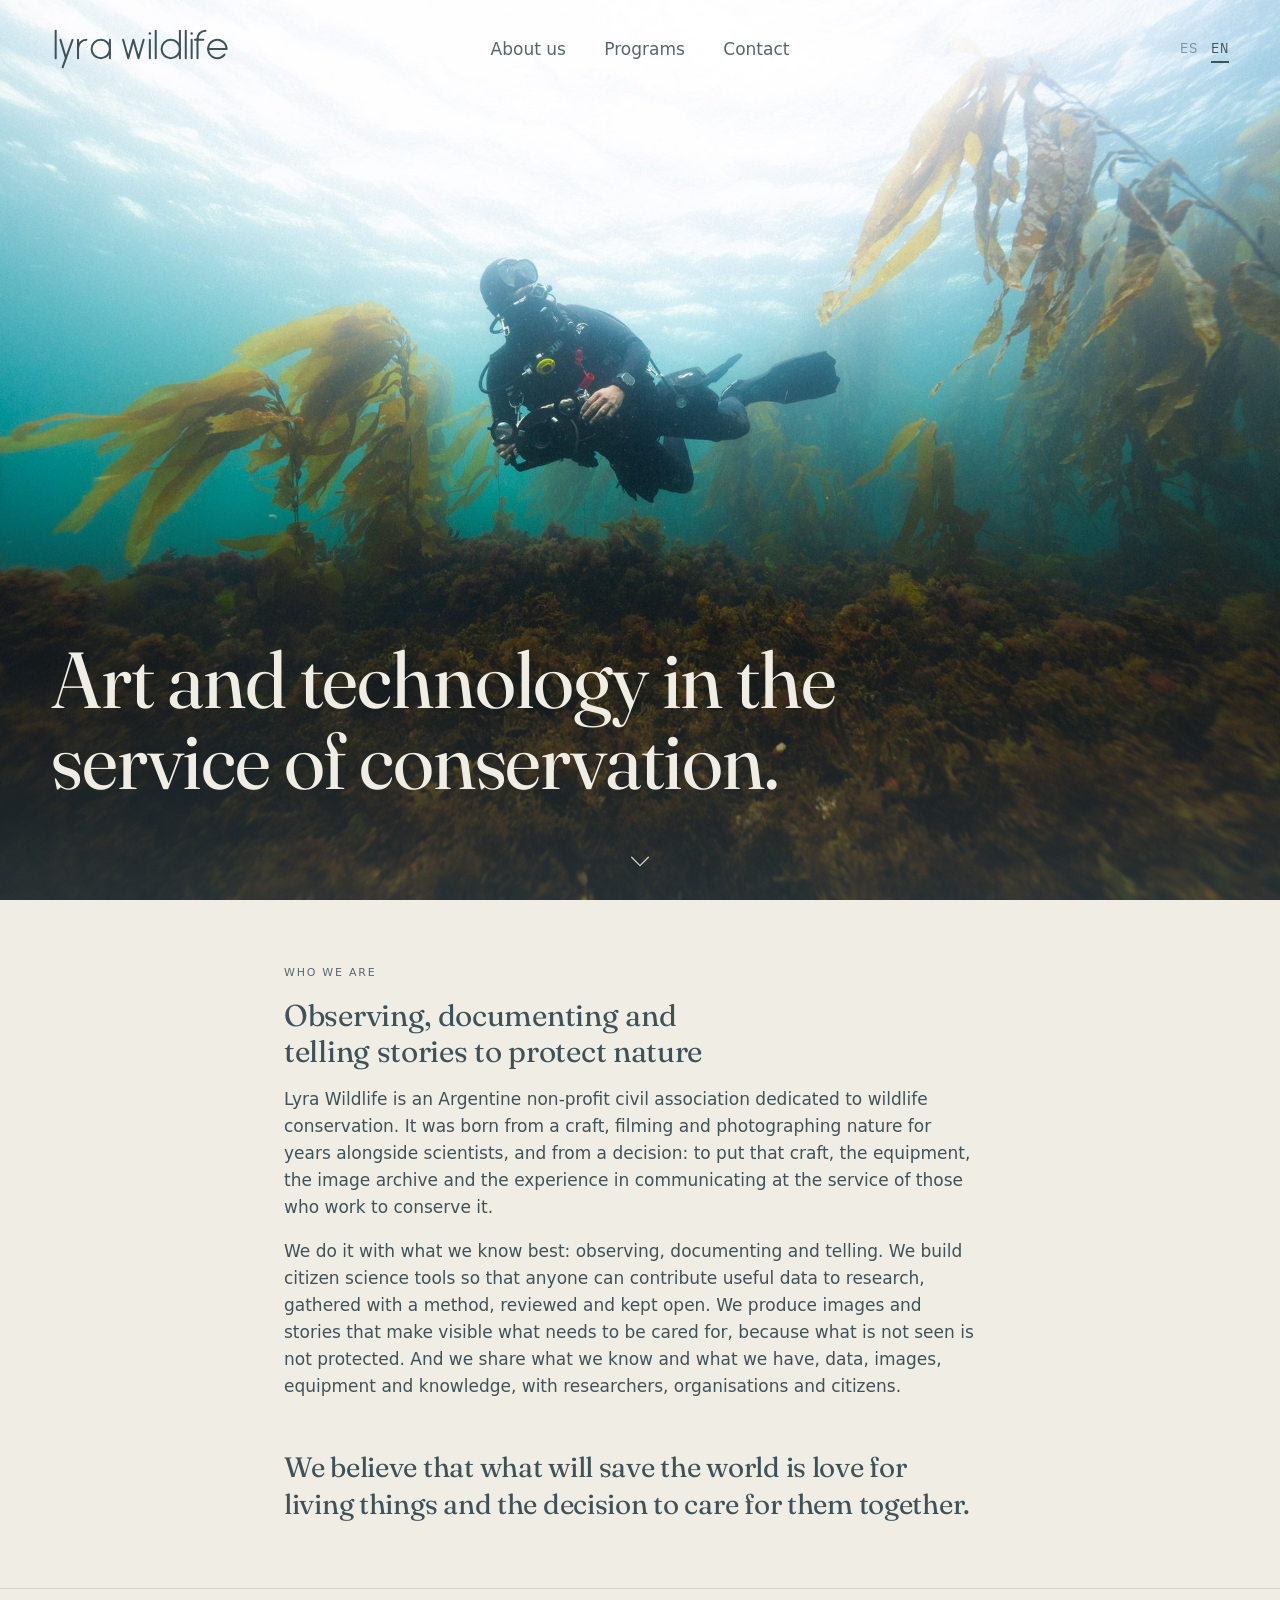
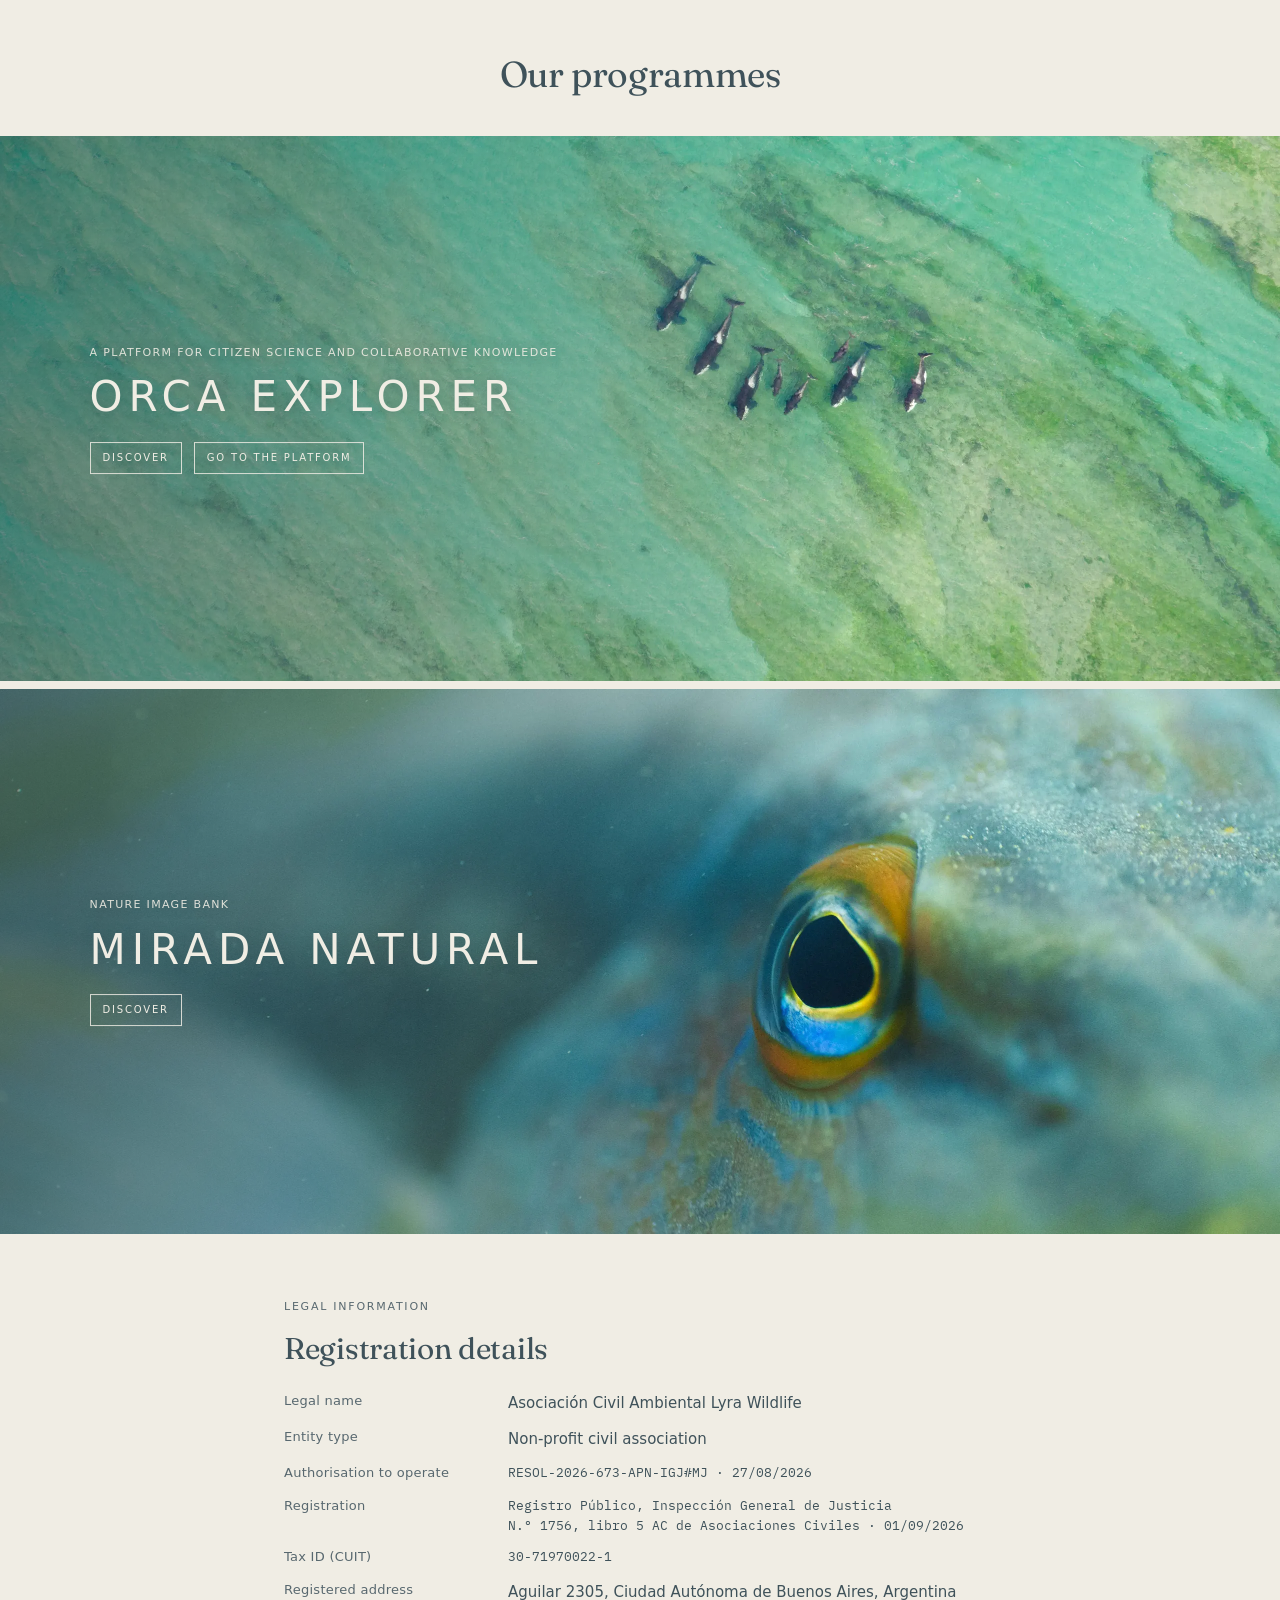
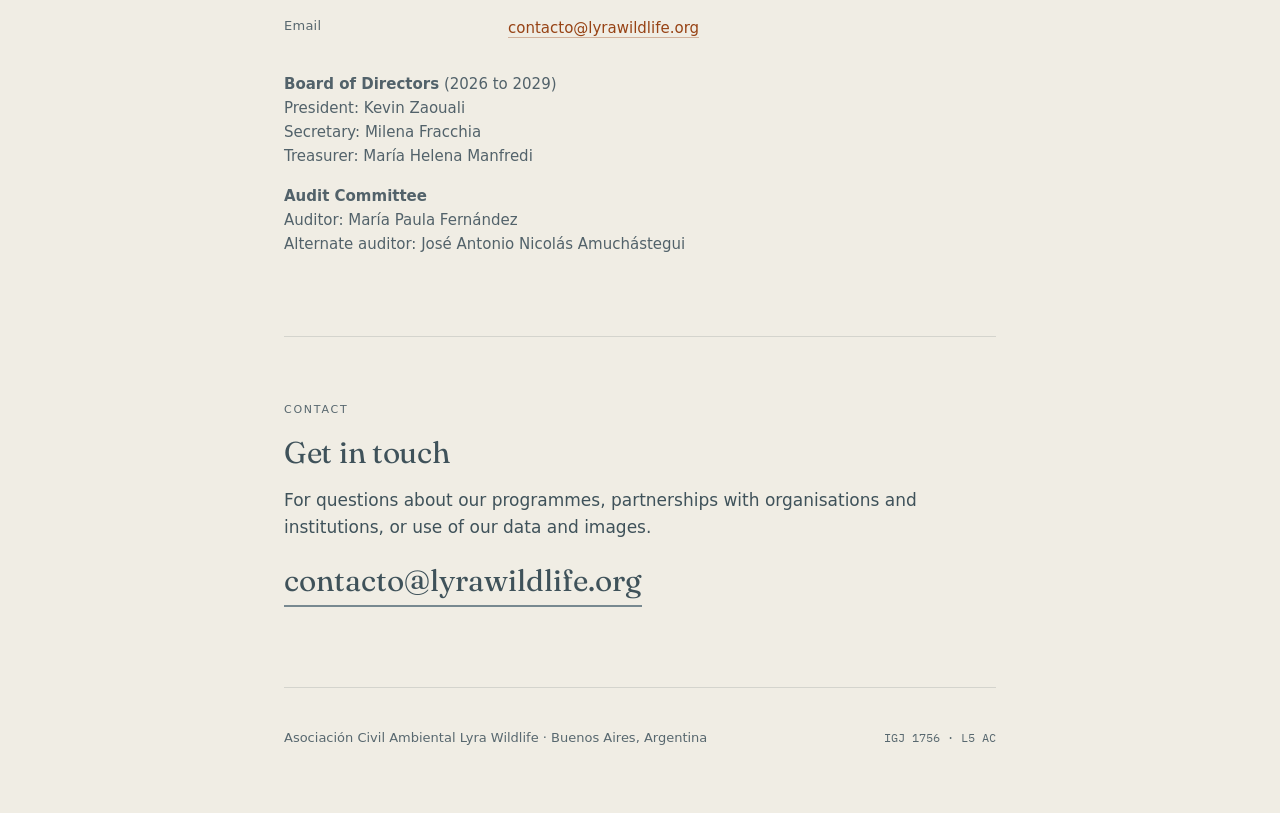
==== sitio/index.html @ ab4b444b "Update index.html" ====
<!doctype html>
<html lang="es" data-lang="es">
<head>
<meta charset="utf-8">
<meta name="viewport" content="width=device-width, initial-scale=1">

<!-- ==========================================================================
     LYRA WILDLIFE  ·  sitio institucional  ·  página de inicio
     Los textos viven en este archivo; los estilos, en estilos.css; el selector
     de idioma y los enlaces a formularios, en sitio.js.
     Cada contenido está dos veces: class="es" y class="en". Editá siempre las dos.
     ========================================================================== -->

<title>Lyra Wildlife · Asociación Civil Ambiental</title>
<meta name="description" content="Lyra Wildlife es una asociación civil sin fines de lucro argentina dedicada a la conservación de la fauna silvestre. Desarrollamos plataformas de ciencia ciudadana y un banco de imágenes de la naturaleza para quienes la protegen.">
<link rel="canonical" href="https://lyrawildlife.org/">
<meta name="theme-color" content="#788990">

<meta property="og:type" content="website">
<meta property="og:title" content="Lyra Wildlife">
<meta property="og:description" content="Ciencia ciudadana e imágenes de la naturaleza al servicio de quienes la protegen.">
<meta property="og:url" content="https://lyrawildlife.org/">
<meta property="og:image" content="https://lyrawildlife.org/portada.jpg">
<meta property="og:locale" content="es_AR">

<link rel="icon" href="favicon.svg" type="image/svg+xml">
<link rel="icon" href="favicon.ico" sizes="32x32">
<link rel="apple-touch-icon" href="apple-touch-icon-180.png">

<link rel="preconnect" href="https://fonts.googleapis.com">
<link rel="preconnect" href="https://fonts.gstatic.com" crossorigin>
<link href="https://fonts.googleapis.com/css2?family=Fraunces:opsz,wght@9..144,400;9..144,500&family=IBM+Plex+Mono:wght@400&display=swap" rel="stylesheet">
<link href="https://api.fontshare.com/v2/css?f[]=satoshi@400,500,700&display=swap" rel="stylesheet">
<link rel="stylesheet" href="estilos.css">
</head>

<body>

<!-- ====================================================== PORTADA ======
     Pantalla completa. La foto es portada.jpg (3:2; hoy 1920 × 1280, ideal
     3840 × 2560) y se adapta a cualquier pantalla recortando los bordes.
     Si la foto es clara arriba, la cabecera va en azul profundo (clase
     cabecera-oscura en la section). Si es oscura arriba, sacá esa clase: la
     cabecera pasa a pérola con un velo suave. -->
<section class="hero cabecera-oscura" id="inicio">
  <img src="portada.jpg" alt="Un buzo con cámara recorre un bosque de macroalgas" width="1920" height="1280" fetchpriority="high">
<header class="top">
  <!-- Logotipo: versión reforzada del wordmark, en el color del texto. No lo reemplaces por texto. -->
  <a class="marca" href="./" aria-label="Lyra Wildlife">
    <svg viewBox="-25.5 0 983 251" role="img" aria-hidden="true" focusable="false"><g fill="none" stroke="currentColor" stroke-width="11" stroke-linecap="round" stroke-linejoin="round"><path d="M0 25.5V175.5"/><path d="M92 75.5 38 225.5"/><path d="m26 75.5 30 100"/><path d="M122 75.5v100"/><path d="M122 121.5a46 46 0 0 1 46-46"/><path d="M296 125.5a50 50 0 1 0-100 0 50 50 0 1 0 100 0"/><path d="M296 75.5v100"/><path d="m368 75.5 28 100 28-100 28 100 28-100"/><path d="M514 75.5v100"/><path d="M546 25.5v150"/><path d="M678 125.5a50 50 0 1 0-100 0 50 50 0 1 0 100 0"/><path d="M678 25.5v150"/><path d="M710 25.5v150"/><path d="M742 75.5v100"/><path d="M774 175.5V69.5"/><path d="M774 69.5a44 44 0 0 1 44-44"/><path d="M760 75.5h46"/><path d="M932 125.5a50 50 0 1 0-10.6 30.78"/><path d="M832 125.5h100"/></g><g fill="currentColor"><circle cx="514" cy="40.5" r="6.82"/><circle cx="742" cy="40.5" r="6.82"/></g></svg>
  </a>
  <nav class="menu" aria-label="Secciones">
      <a href="#quienes-somos"><span class="es">Quiénes somos</span><span class="en">About us</span></a>
      <a href="#programas"><span class="es">Programas</span><span class="en">Programs</span></a>
      <a href="#contacto"><span class="es">Contacto</span><span class="en">Contact</span></a>
  </nav>
  <div class="top-acciones">
    <nav class="langs" aria-label="Idioma">
      <button type="button" data-set="es" aria-pressed="true" aria-label="Español">ES</button>
      <button type="button" data-set="en" aria-pressed="false" aria-label="English">EN</button>
    </nav>
    <button type="button" class="menu-btn" aria-expanded="false" aria-controls="panel-menu"><span class="es">Menú</span><span class="en">Menu</span></button>
  </div>
</header>
  <div class="texto">
    <!-- El &nbsp; ata las dos últimas palabras para que nunca quede una sola colgando. -->
    <h1 class="es">Arte y tecnología al servicio de la&nbsp;conservación.</h1>
    <h1 class="en">Art and technology in the service of&nbsp;conservation.</h1>
  </div>
  <a class="flecha" href="#quienes-somos" aria-label="Seguir leyendo"><svg viewBox="0 0 28 28" fill="none" stroke="currentColor" stroke-width="1.4" stroke-linecap="round" stroke-linejoin="round" aria-hidden="true"><path d="m5 10 9 9 9-9"/></svg></a>
</section>
<!-- Panel del menú en celular (lo abre el botón "Menú"; sitio.js, bloque 5) -->
<div class="panel-menu" id="panel-menu" hidden>
  <button type="button" class="cerrar"><span class="es">Cerrar</span><span class="en">Close</span></button>
  <nav aria-label="Secciones">
      <a href="#quienes-somos"><span class="es">Quiénes somos</span><span class="en">About us</span></a>
      <a href="#programas"><span class="es">Programas</span><span class="en">Programs</span></a>
      <a href="#contacto"><span class="es">Contacto</span><span class="en">Contact</span></a>
  </nav>
  <nav class="langs" aria-label="Idioma">
    <button type="button" data-set="es" aria-pressed="true" aria-label="Español">ES</button>
    <button type="button" data-set="en" aria-pressed="false" aria-label="English">EN</button>
  </nav>
</div>

<div class="wrap">
<main>

  <!-- ==================================================== QUIÉNES SOMOS == -->
  <section id="quienes-somos">
    <p class="eyebrow es">Quiénes somos</p>
    <p class="eyebrow en">Who we are</p>

    <h2 class="es">Observar, documentar y contar para proteger la naturaleza</h2>
    <h2 class="en">Observing, documenting and telling stories to protect nature</h2>

    <p class="es">Lyra Wildlife es una asociación civil argentina sin fines de lucro dedicada a la conservación de la fauna silvestre. Nace de un oficio, el de filmar y fotografiar la naturaleza durante años junto a científicos, y de una decisión: poner ese oficio, los equipos, el archivo de imágenes y la experiencia en comunicar al servicio de quienes trabajan por conservarla.</p>
    <p class="en">Lyra Wildlife is an Argentine non-profit civil association dedicated to wildlife conservation. It was born from a craft, filming and photographing nature for years alongside scientists, and from a decision: to put that craft, the equipment, the image archive and the experience in communicating at the service of those who work to conserve it.</p>

    <p class="es">Lo hacemos con lo que mejor sabemos hacer: observar, documentar y contar. Desarrollamos herramientas de ciencia ciudadana para que cualquier persona pueda aportar datos útiles a la investigación, con método, revisados y abiertos. Producimos imágenes y relatos que hacen visible lo que hay que cuidar, porque lo que no se ve no se protege. Y compartimos lo que sabemos y lo que tenemos, datos, imágenes, equipos y conocimiento, con investigadores, organizaciones y ciudadanos.</p>
    <p class="en">We do it with what we know best: observing, documenting and telling. We build citizen science tools so that anyone can contribute useful data to research, gathered with a method, reviewed and kept open. We produce images and stories that make visible what needs to be cared for, because what is not seen is not protected. And we share what we know and what we have, data, images, equipment and knowledge, with researchers, organisations and citizens.</p>

    <!-- Cierre: una sola frase, con aire, en serif. -->
    <p class="cierre es">Creemos que lo que va a salvar al mundo es el amor por lo vivo y la decisión de cuidarlo en&nbsp;conjunto.</p>
    <p class="cierre en">We believe that what will save the world is love for living things and the decision to care for them&nbsp;together.</p>
  </section>

</main>

</div><!-- /wrap: las portadas de programas van a sangre -->

<!-- ======================================================= PROGRAMAS ===
     Una portada por programa. Cada portada necesita una foto horizontal en
     programas/<nombre>.jpg + .webp (2560 × 1089, 2.35:1). Si la foto falta,
     la portada se muestra sobre azul profundo sin romperse.
     Para agregar un programa: copiá un bloque <article class="cover"> entero.
     Cada portada puede tener uno o más botones dentro de .cover-botones. -->
<section id="programas" class="programas">
  <p class="titulo-seccion es">Nuestros programas</p>
  <p class="titulo-seccion en">Our programmes</p>

  <article class="cover">
    <picture><source srcset="programas/orca-explorer.webp" type="image/webp"><img src="programas/orca-explorer.jpg" alt="" width="2560" height="1089" onerror="this.closest('picture').remove()"></picture>
    <div class="cover-texto">
      <span class="cover-sub es">Plataforma de ciencia ciudadana y conocimiento colaborativo</span>
      <span class="cover-sub en">A platform for citizen science and collaborative knowledge</span>
      <span class="cover-titulo">Orca Explorer</span>
      <span class="cover-botones">
        <a class="cover-btn es" href="orca-explorer/">Conocer</a>
        <a class="cover-btn en" href="orca-explorer/">Discover</a>
        <a class="cover-btn es" href="https://orcaexplorer.com" target="_blank" rel="noopener">Ir a la plataforma</a>
        <a class="cover-btn en" href="https://orcaexplorer.com" target="_blank" rel="noopener">Go to the platform</a>
      </span>
    </div>
  </article>

  <article class="cover">
    <picture><source srcset="programas/mirada-natural.webp" type="image/webp"><img src="programas/mirada-natural.jpg" alt="" width="2560" height="1089" onerror="this.closest('picture').remove()"></picture>
    <div class="cover-texto">
      <span class="cover-sub es">Banco de Imágenes de la Naturaleza</span>
      <span class="cover-sub en">Nature Image Bank</span>
      <span class="cover-titulo">Mirada Natural</span>
      <span class="cover-botones">
        <a class="cover-btn es" href="mirada-natural/">Conocer</a>
        <a class="cover-btn en" href="mirada-natural/">Discover</a>
      </span>
    </div>
  </article>
</section>

<div class="wrap">
<main>

  <!-- ==================================================== INSTITUCIONAL == -->
  <section id="institucional">
    <p class="eyebrow es">Información institucional</p>
    <p class="eyebrow en">Legal information</p>

    <h2 class="es">Datos registrales</h2>
    <h2 class="en">Registration details</h2>

    <dl>
      <dt class="es">Denominación</dt>
      <dt class="en">Legal name</dt>
      <dd>Asociación Civil Ambiental Lyra Wildlife</dd>

      <dt class="es">Tipo de entidad</dt>
      <dt class="en">Entity type</dt>
      <dd class="es">Asociación civil sin fines de lucro</dd>
      <dd class="en">Non-profit civil association</dd>

      <dt class="es">Autorización para funcionar</dt>
      <dt class="en">Authorisation to operate</dt>
      <dd class="code">RESOL-2026-673-APN-IGJ#MJ · 27/08/2026</dd>

      <dt class="es">Inscripción</dt>
      <dt class="en">Registration</dt>
      <dd class="code">Registro Público, Inspección General de Justicia<br>N.º 1756, libro 5 AC de Asociaciones Civiles · 01/09/2026</dd>

      <dt class="es">CUIT</dt>
      <dt class="en">Tax ID (CUIT)</dt>
      <dd class="code">30-71970022-1</dd>

      <dt class="es">Sede social</dt>
      <dt class="en">Registered address</dt>
      <dd>Aguilar 2305, Ciudad Autónoma de Buenos Aires, Argentina</dd>

      <dt class="es">Correo</dt>
      <dt class="en">Email</dt>
      <dd><a href="mailto:contacto@lyrawildlife.org">contacto@lyrawildlife.org</a></dd>
    </dl>

    <!-- Si preferís no publicar las autoridades, borrá este bloque entero. -->
    <div class="autoridades">
      <p class="es"><strong>Comisión Directiva</strong> (2026 a 2029)<br>
        <span>Presidente: Kevin Zaouali</span>
        <span>Secretaria: Milena Fracchia</span>
        <span>Tesorera: María Helena Manfredi</span>
      </p>
      <p class="en"><strong>Board of Directors</strong> (2026 to 2029)<br>
        <span>President: Kevin Zaouali</span>
        <span>Secretary: Milena Fracchia</span>
        <span>Treasurer: María Helena Manfredi</span>
      </p>
      <p class="es"><strong>Órgano de fiscalización</strong><br>
        <span>Revisora titular: María Paula Fernández</span>
        <span>Revisor suplente: José Antonio Nicolás Amuchástegui</span>
      </p>
      <p class="en"><strong>Audit Committee</strong><br>
        <span>Auditor: María Paula Fernández</span>
        <span>Alternate auditor: José Antonio Nicolás Amuchástegui</span>
      </p>
    </div>
  </section>

  <!-- ======================================================== CONTACTO === -->
  <section id="contacto">
    <p class="eyebrow es">Contacto</p>
    <p class="eyebrow en">Contact</p>

    <h2 class="es">Escribinos</h2>
    <h2 class="en">Get in touch</h2>

    <p class="es">Para consultas sobre nuestros programas, alianzas con organizaciones e instituciones, o uso de nuestros datos y nuestras imágenes.</p>
    <p class="en">For questions about our programmes, partnerships with organisations and institutions, or use of our data and images.</p>

    <p><a class="mail" href="mailto:contacto@lyrawildlife.org">contacto@lyrawildlife.org</a></p>
  </section>

</main>

<footer>
  <div class="row">
    <span>Asociación Civil Ambiental Lyra Wildlife · Buenos Aires, Argentina</span>
    <span class="stamp">IGJ 1756 · L5 AC</span>
  </div>
</footer>

</div>

<script src="sitio.js"></script>
</body>
</html>
---- sitio/estilos.css ----
/* ==========================================================================
   LYRA WILDLIFE · estilos del sitio
   Identidad visual v2 (octubre 2026). Los colores viven en :root; el resto
   del sitio solo usa las variables. Para cambiar un color, cambialo acá.
   ========================================================================== */

:root{
  /* Paleta v2 */
  --perola:#F0EDE4;          /* fondo claro base */
  --beige:#E3D6C5;           /* segundo fondo claro */
  --azul:#788990;            /* principal: fondos de marca, piezas grandes (no para texto chico) */
  --azul-profundo:#3F525A;   /* texto, logotipo sobre claro, fondos oscuros */
  --terracota:#974315;       /* acento, poca superficie: enlaces, etiquetas */
  --verde:#8D957E;           /* mapas e ilustración; no para texto */

  /* Derivados para texto (contraste verificado sobre pérola, mínimo 4,5:1) */
  --texto:var(--azul-profundo);
  --texto-sec:#52626A;
  --texto-terc:#58686F;
  --linea:rgba(63,82,90,.16);

  --u:8px;                   /* espaciado base 8 */
  --col:760px;               /* columna de texto */
  --ancho:1280px;            /* bloques anchos (fotos, portadas, bandas): a sangre hasta este ancho, después centrados */
  --serif:"Fraunces",Georgia,"Times New Roman",serif;
  --sans:"Satoshi",system-ui,-apple-system,"Segoe UI",Helvetica,Arial,sans-serif;
  --mono:"IBM Plex Mono",ui-monospace,"SFMono-Regular",Menlo,monospace;
  color-scheme:light;
}

*{box-sizing:border-box}
html{-webkit-text-size-adjust:100%;scroll-behavior:smooth}   /* los enlaces a secciones (#quienes-somos, #pedido...) se deslizan en vez de saltar */
@media (prefers-reduced-motion:reduce){html{scroll-behavior:auto}}
body{
  margin:0;
  overflow-x:hidden;
  background:var(--perola);
  color:var(--texto);
  font-family:var(--sans);
  font-size:17px;
  line-height:1.6;
  font-weight:400;
  -webkit-font-smoothing:antialiased;
}
::selection{background:var(--beige);color:var(--azul-profundo)}

.wrap{max-width:var(--col);margin:0 auto;padding:0 calc(var(--u)*3)}

.marca{display:inline-block;color:var(--azul-profundo);border:0;line-height:0}
.marca svg{height:40px;width:auto;display:block}

/* ---- Cabecera (todas las páginas) --------------------------------------------
   Logo · menú centrado · idioma. En la página de inicio va sobre la foto de
   portada; en las demás, sobre pérola. En celular el menú se repliega al botón
   "Menú", que abre el panel .panel-menu. -------------------------------------- */
.top{
  display:grid;grid-template-columns:1fr auto 1fr;align-items:center;gap:24px;
  padding:26px clamp(24px,4vw,64px);
  color:var(--azul-profundo);
}
.top .marca{color:inherit}
.top .marca svg{height:clamp(46px,2.4vw,62px)}
.menu{display:flex;gap:clamp(20px,3vw,44px);justify-content:center;flex-wrap:wrap}
.menu a,.menu-btn,.panel-menu .cerrar{
  font-family:var(--sans);font-size:clamp(17px,.85vw,22px);line-height:1.2;
  color:inherit;text-decoration:none;border:0;background:none;padding:0;cursor:pointer;
}
.menu a{opacity:.88;transition:opacity .2s ease}
.menu a:hover{opacity:1}
.top-acciones{display:flex;justify-content:flex-end;align-items:center;gap:22px}
.langs{display:flex;gap:12px}
.langs button{
  font-family:var(--mono);font-size:clamp(14px,.7vw,17px);letter-spacing:.08em;
  background:none;border:0;padding:4px 0;cursor:pointer;color:inherit;opacity:.55;
  border-bottom:2px solid transparent;transition:opacity .2s ease;
}
.langs button[aria-pressed="true"]{opacity:1;border-bottom-color:currentColor}
.langs button:hover{opacity:1}
.menu-btn{display:none}

/* Panel del menú en celular */
.panel-menu{
  position:fixed;inset:0;z-index:50;background:var(--perola);color:var(--azul-profundo);
  display:flex;flex-direction:column;padding:26px 24px calc(24px + env(safe-area-inset-bottom,0px));
}
.panel-menu[hidden]{display:none}
.panel-menu .cerrar{align-self:flex-end}
.panel-menu nav{display:flex;flex-direction:column;gap:calc(var(--u)*3);margin:auto 0;padding-bottom:calc(var(--u)*6)}
.panel-menu nav a{font-family:var(--serif);font-size:34px;line-height:1.1;letter-spacing:-.01em;color:inherit;text-decoration:none;border:0}
.panel-menu .langs{flex-direction:row;gap:20px;margin:0;padding:0;align-self:flex-start}
.panel-menu .langs button{font-size:16px}
html.menu-abierto{overflow:hidden}

/* ---- Portada a pantalla completa (inicio) --------------------------------- */
.hero{position:relative;width:100%;height:100vh;height:100svh;min-height:600px;padding:0;border-top:0;overflow:hidden;color:var(--perola);display:flex;flex-direction:column}   /* padding:0 anula el de section */
.hero img{position:absolute;inset:0;width:100%;height:100%;object-fit:cover;object-position:50% 50%;z-index:0}
/* Velo: arriba para la cabecera clara, abajo para el titular y la flecha */
.hero::before{content:"";position:absolute;inset:0;z-index:1;background:linear-gradient(to bottom,rgba(63,82,90,.6) 0%,rgba(63,82,90,0) 34%,rgba(63,82,90,0) 55%,rgba(63,82,90,.50) 100%)}
.hero .top,.hero .texto{position:relative;z-index:2}   /* por encima de la foto (0) y del velo (1) */
.hero .top{color:var(--perola)}
/* Variante para fotos claras arriba: cabecera en azul profundo y sin velo superior */
.hero.cabecera-oscura::before{background:linear-gradient(to bottom,rgba(63,82,90,0) 0%,rgba(63,82,90,0) 55%,rgba(63,82,90,.55) 100%)}
.hero.cabecera-oscura .top{color:var(--azul-profundo)}

.hero .texto{flex:1;display:flex;flex-direction:column;justify-content:flex-end;padding:0 clamp(24px,4vw,64px) clamp(88px,11vh,128px)}
.hero h1{font-size:clamp(42px,6.2vw,124px);line-height:1.02;margin:0;max-width:17ch;color:var(--perola)}

/* Flecha: la página sigue. Movimiento leve, de 6 px, y quieta si el sistema pide menos animación. */
.flecha{position:absolute;left:50%;bottom:26px;z-index:2;color:var(--perola);opacity:.85;border:0;line-height:0;transform:translateX(-50%);animation:bajar 3s ease-in-out infinite}
.flecha svg{width:26px;height:26px}
@keyframes bajar{0%,100%{transform:translate(-50%,0)}50%{transform:translate(-50%,6px)}}
@media (prefers-reduced-motion:reduce){.flecha{animation:none}}

@media (max-width:900px){
  .top{grid-template-columns:auto 1fr;padding:20px 24px}
  .top .marca svg{height:42px}
  .menu{display:none}
  .menu-btn{display:inline}
  .top-acciones{gap:18px}
  .hero .texto{padding:0 24px 84px}
  .hero-programa .texto{padding:0 24px 28px}
}

/* ---- Kicker de dos partes ------------------------------------------------ */
.kicker{
  display:flex;
  align-items:center;
  gap:calc(var(--u)*1.5);
  flex-wrap:wrap;
  margin:calc(var(--u)*9) 0 calc(var(--u)*3);
  font-size:12px;
}
.pill{
  background:var(--azul-profundo);
  color:var(--perola);
  padding:5px 10px;
  letter-spacing:.14em;
  text-transform:uppercase;
  font-weight:500;
  font-size:11px;
}
.kicker .meta{color:var(--texto-terc);font-size:12px;letter-spacing:.04em}
.kicker .meta a{color:inherit;border-bottom-color:var(--linea)}
.kicker .meta a:hover{color:var(--terracota)}

/* ---- Tipografía ---------------------------------------------------------- */
h1{
  font-family:var(--serif);
  font-weight:400;
  font-size:clamp(34px,5.4vw,52px);
  line-height:1.1;
  letter-spacing:-.015em;
  margin:0 0 calc(var(--u)*3);
  max-width:22ch;
  text-wrap:balance;
}
h1.nombre{font-size:clamp(48px,9vw,92px);line-height:1;max-width:none}
h2{
  font-family:var(--serif);
  font-weight:400;
  font-size:clamp(24px,3.4vw,30px);
  line-height:1.2;
  letter-spacing:-.01em;
  margin:0 0 calc(var(--u)*2);
  text-wrap:balance;
}
h3{
  font-family:var(--sans);
  font-weight:700;
  font-size:15px;
  letter-spacing:.02em;
  margin:0 0 calc(var(--u)*1);
}
.lead{
  font-family:var(--serif);
  font-size:clamp(20px,2.6vw,25px);
  line-height:1.45;
  font-weight:400;
  margin:0 0 calc(var(--u)*3);
  max-width:36ch;
  text-wrap:balance;
}
p{margin:0 0 calc(var(--u)*2);max-width:64ch}
strong{font-weight:700}
a{color:var(--terracota);text-decoration:none;border-bottom:1px solid rgba(151,67,21,.35)}
a:hover{border-bottom-color:var(--terracota)}
ul{margin:0 0 calc(var(--u)*2);padding-left:1.2em;max-width:64ch}
li{margin-bottom:calc(var(--u)*1)}

section{padding:calc(var(--u)*8) 0;border-top:1px solid var(--linea)}
section:first-of-type{border-top:0}
.eyebrow{
  font-size:11px;
  letter-spacing:.16em;
  text-transform:uppercase;
  color:var(--texto-terc);
  font-weight:500;
  margin:0 0 calc(var(--u)*2);
}

/* ---- Bandas a sangre ----------------------------------------------------- */
.banda{width:min(100vw,var(--ancho));margin-left:calc(50% - min(50vw,var(--ancho)/2))}
.banda > .inner{max-width:var(--col);margin:0 auto;padding:0 calc(var(--u)*3)}
.banda.beige{background:var(--beige)}
.banda.beige section{border-top:0}
.banda.beige + section{border-top:0}
.banda.azul{background:var(--azul);color:var(--perola)}
.banda.azul .pill{background:var(--azul-profundo);color:var(--perola)}

/* Portada de programa: solo el nombre, grande, en pérola sobre azul. */
/* Portada de programa: como la del inicio, pero de un tercio de pantalla (ver .hero) */
.hero.hero-programa{height:36vh;height:36svh;min-height:300px;max-height:560px}
.hero-programa .texto{padding-bottom:clamp(24px,4vh,44px)}
.hero-programa.cabecera-oscura::before{background:linear-gradient(to bottom,rgba(63,82,90,0) 0%,rgba(63,82,90,.12) 30%,rgba(63,82,90,.6) 62%,rgba(63,82,90,.9) 100%)}   /* portada baja: velo más firme para el título */
.hero-programa h1.nombre{font-size:clamp(40px,5.5vw,76px);line-height:1;max-width:none}
/* Variante para fotos muy claras: sin velo y título en azul profundo (la pastilla no cambia) */
.hero.titulo-oscuro::before{display:none}
.hero.titulo-oscuro,.hero.titulo-oscuro h1{color:var(--azul-profundo)}

/* ---- Foto a sangre -------------------------------------------------------- */
.figure{
  width:min(100vw,var(--ancho));
  margin:calc(var(--u)*6) 0 0 calc(50% - min(50vw,var(--ancho)/2));
  background:var(--beige);
  aspect-ratio:2.35/1;
  overflow:hidden;
}
.figure img{width:100%;height:100%;object-fit:cover;object-position:center;display:block}

/* ---- Frase de cierre (Quiénes somos): sola, en serif y con aire ----------- */
.cierre{
  font-family:var(--serif);font-weight:400;font-size:clamp(22px,2.2vw,28px);line-height:1.35;letter-spacing:-.01em;
  color:var(--azul-profundo);margin:calc(var(--u)*6) 0 0;text-wrap:balance;
}

/* ---- Listas de trabajo --------------------------------------------------- */
.stack{display:grid;gap:calc(var(--u)*4);margin-top:calc(var(--u)*4)}
.item{display:grid;grid-template-columns:auto 1fr;gap:calc(var(--u)*3);align-items:start}
.num{font-family:var(--mono);font-size:12px;color:var(--texto-terc);padding-top:3px}
.item p{margin:0;color:var(--texto-sec)}
.item h3.serif{font-family:var(--serif);font-weight:400;font-size:22px;letter-spacing:-.01em;margin-bottom:calc(var(--u)*1)}

/* ---- Portadas de programas (a sangre) ------------------------------------ */
.programas{
  width:min(100vw,var(--ancho));
  margin-left:calc(50% - min(50vw,var(--ancho)/2));
  padding:calc(var(--u)*8) 0 0;
  border-top:1px solid var(--linea);
}
.titulo-seccion{
  text-align:center;
  font-family:var(--serif);
  font-weight:400;
  font-size:clamp(28px,3.6vw,36px);
  line-height:1.2;
  letter-spacing:-.01em;
  color:var(--azul-profundo);
  max-width:none;
  margin:0 0 calc(var(--u)*5);
}
.cover{
  position:relative;
  display:block;
  width:100%;
  aspect-ratio:2.35/1;
  overflow:hidden;
  background:var(--azul-profundo);   /* se ve si falta la foto */
  color:var(--perola);
  border:0;
  margin-bottom:var(--u);            /* filete claro entre portadas */
}
.cover:last-child{margin-bottom:0}
.cover picture,.cover img{
  position:absolute;inset:0;
  width:100%;height:100%;
  object-fit:cover;object-position:center;
  display:block;
}
.cover::after{                        /* velo suave a la izquierda para leer el texto */
  content:"";
  position:absolute;inset:0;
  background:linear-gradient(90deg,rgba(63,82,90,.55) 0%,rgba(63,82,90,.2) 45%,rgba(63,82,90,0) 70%);
}
.cover-texto{
  position:absolute;
  pointer-events:none;
  left:7%;
  top:50%;
  transform:translateY(-50%);
  z-index:1;
  display:flex;
  flex-direction:column;
  align-items:flex-start;
  gap:calc(var(--u)*1.5);
  max-width:60%;
  text-shadow:0 1px 12px rgba(63,82,90,.35);
}
.cover-sub{
  font-size:11px;
  letter-spacing:.12em;
  text-transform:uppercase;
  font-weight:500;
  opacity:.9;
}
.cover-titulo{
  font-family:var(--sans);
  font-weight:400;
  font-size:clamp(24px,3.4vw,42px);
  letter-spacing:.14em;
  text-transform:uppercase;
  line-height:1.15;
}
.cover-botones{pointer-events:auto;display:flex;gap:calc(var(--u)*1.5);flex-wrap:wrap;margin-top:calc(var(--u)*1)}
.cover-btn{
  display:inline-block;
  color:var(--perola);
  font-size:10px;
  letter-spacing:.18em;
  text-transform:uppercase;
  font-weight:500;
  padding:7px 12px;
  border:1px solid rgba(240,237,228,.85);
  transition:background .25s ease,color .25s ease;
}
.cover-btn:hover{background:var(--perola);color:var(--azul-profundo);border-color:var(--perola)}
.programas + main > section:first-child{border-top:0}

/* ---- Recuadro "lo esencial" ---------------------------------------------- */
.esencial{
  background:var(--beige);
  padding:calc(var(--u)*4);
  margin:calc(var(--u)*4) 0;
}
.esencial h3{margin-bottom:calc(var(--u)*2)}
.esencial ul{margin:0;color:var(--azul-profundo)}
.esencial li{margin-bottom:calc(var(--u)*1.25)}
.esencial li:last-child{margin-bottom:0}

/* ---- Botones ------------------------------------------------------------- */
.acciones{display:flex;gap:calc(var(--u)*1.5);flex-wrap:wrap;margin-top:calc(var(--u)*3)}
.btn{
  display:inline-block;
  font-family:var(--sans);
  font-weight:500;
  font-size:14px;
  letter-spacing:.02em;
  line-height:1.2;
  padding:12px 18px;
  border:1px solid var(--azul-profundo);
  color:var(--azul-profundo);
  background:none;
}
.btn:hover{background:var(--beige);border-color:var(--azul-profundo)}
.btn.primario{background:var(--azul-profundo);color:var(--perola)}
.btn.primario:hover{background:var(--azul);border-color:var(--azul)}

/* ---- Impulsores (logos en color, con una línea de qué aportaron) --------- */
.impulsores{display:grid;grid-template-columns:repeat(auto-fill,minmax(260px,1fr));gap:calc(var(--u)*5) calc(var(--u)*4);margin-top:calc(var(--u)*4)}
.impulsor a{border:0;display:block;margin-bottom:calc(var(--u)*2)}
.impulsor img{width:100%;max-width:300px;height:auto;display:block}
.impulsor p{font-size:14px;color:var(--texto-sec);margin:0;max-width:34ch}

/* ---- Logos de aliados ---------------------------------------------------- */
.logos{display:grid;grid-template-columns:repeat(auto-fill,minmax(160px,1fr));gap:calc(var(--u)*4);margin-top:calc(var(--u)*4);align-items:center}
.logos a{border:0;display:block}
.logos img{width:100%;max-width:220px;height:auto;display:block;filter:grayscale(1);opacity:.8;transition:opacity .25s ease}
.logos a:hover img{opacity:1}

/* ---- Datos institucionales ----------------------------------------------- */
dl{margin:calc(var(--u)*3) 0 0;display:grid;grid-template-columns:200px 1fr;gap:calc(var(--u)*1.5) calc(var(--u)*3)}
dt{font-size:13px;color:var(--texto-terc);letter-spacing:.02em}
dd{margin:0;font-size:15px}
dd.code{font-family:var(--mono);font-size:13px;line-height:1.5}
.autoridades{font-size:15px;color:var(--texto-sec);margin-top:calc(var(--u)*4)}
.autoridades span{display:block}

/* ---- Contacto ------------------------------------------------------------ */
.mail{
  font-family:var(--serif);
  font-size:clamp(22px,3.4vw,30px);
  border-bottom:2px solid var(--azul);
  display:inline-block;
  color:var(--azul-profundo);
}
.mail:hover{border-bottom-color:var(--terracota)}

/* ---- Pie ----------------------------------------------------------------- */
footer{
  border-top:1px solid var(--linea);
  padding:calc(var(--u)*5) 0 calc(var(--u)*8);
  font-size:13px;
  color:var(--texto-terc);
}
footer .row{display:flex;justify-content:space-between;gap:calc(var(--u)*2);flex-wrap:wrap}
footer .stamp{font-family:var(--mono);font-size:12px}
footer a{color:inherit;border-bottom-color:var(--linea)}
footer a:hover{color:var(--terracota)}

/* ---- Idiomas ------------------------------------------------------------- */
/* El idioma oculto nunca se muestra, gane quien gane en especificidad. */
html[data-lang="es"] .en{display:none !important}
html[data-lang="en"] .es{display:none !important}

/* ---- Colecciones del banco (Mirada Natural) ------------------------------ */
.colecciones{
  width:min(100vw,var(--ancho));
  margin-left:calc(50% - min(50vw,var(--ancho)/2));
  padding:calc(var(--u)*8) 0;
  border-top:1px solid var(--linea);
}
.colecciones + .wrap > main > section:first-child{border-top:1px solid var(--linea)}
/* La cabecera (rótulo, título e intro) va en la misma columna que el resto del
   texto del sitio; solo la grilla de tarjetas usa el bloque ancho. */
.colecciones .cabecera{
  max-width:var(--col);
  margin:0 auto calc(var(--u)*4);
  padding:0 calc(var(--u)*3);
}
.colecciones .cabecera h2{margin-bottom:calc(var(--u)*2)}
.colecciones .cabecera p{margin:0 0 calc(var(--u)*2)}
.colecciones .cabecera p.eyebrow{margin-bottom:calc(var(--u)*2)}

/* Grilla de tarjetas verticales: tres por fila, 9:16, sin enlace */
.grilla{display:grid;grid-template-columns:repeat(3,1fr);gap:16px;margin:0 calc(var(--u)*3)}
.tarjeta{
  position:relative;display:block;aspect-ratio:9/16;border-radius:12px;overflow:hidden;
  background:var(--azul-profundo);color:var(--perola);margin:0;
}
.tarjeta img{position:absolute;inset:0;width:100%;height:100%;object-fit:cover;display:block}
.tarjeta::after{content:"";position:absolute;inset:0;background:linear-gradient(to bottom,rgba(63,82,90,.38) 0%,rgba(63,82,90,0) 24%,rgba(63,82,90,0) 56%,rgba(63,82,90,.74) 100%)}
.tarjeta-cat{
  position:absolute;top:18px;left:18px;z-index:1;display:flex;align-items:center;gap:8px;
  font-family:var(--mono);font-size:11px;letter-spacing:.1em;text-transform:uppercase;
}
.tarjeta-cat::before{content:"";width:6px;height:6px;background:currentColor}
/* El subtítulo reserva dos líneas fijas, así los títulos quedan alineados entre tarjetas (crecen hacia arriba si ocupan dos líneas). */
.tarjeta-texto{position:absolute;left:18px;right:18px;bottom:18px;z-index:1;display:flex;flex-direction:column;gap:6px}
.tarjeta-titulo{display:block;font-family:var(--serif);font-weight:400;font-size:clamp(20px,1.9vw,26px);line-height:1.15;letter-spacing:-.01em}
.tarjeta-sub{display:-webkit-box;-webkit-line-clamp:2;-webkit-box-orient:vertical;overflow:hidden;font-family:var(--sans);font-size:13px;line-height:1.45;min-height:2.9em;opacity:.88}
.ver-todas{max-width:var(--col);margin:calc(var(--u)*5) auto 0;padding:0 calc(var(--u)*3);text-align:center}
/* Página con todas las colecciones: cuatro columnas (tres en pantallas medianas, dos en celular) */
.grilla.cuatro{grid-template-columns:repeat(4,1fr)}
.grilla.cuatro .tarjeta-sub{-webkit-line-clamp:3;min-height:4.35em}   /* tarjetas más angostas: tres líneas */
.colecciones.todas{padding-top:calc(var(--u)*2);border-top:0}
@media (min-width:1300px){.grilla{margin:0}}
@media (max-width:1100px){.grilla.cuatro{grid-template-columns:repeat(3,1fr)}}
@media (max-width:900px){.grilla{grid-template-columns:repeat(2,1fr);gap:12px} .grilla.cuatro{grid-template-columns:repeat(2,1fr)}}
/* Celular: las tarjetas se deslizan de costado, una por vez, con la siguiente asomando */
@media (max-width:620px){
  .grilla{display:flex;overflow-x:auto;scroll-snap-type:x mandatory;scroll-padding-left:24px;gap:12px;margin:0;padding:0 24px 4px;scrollbar-width:none}
  .grilla::-webkit-scrollbar{display:none}
  .tarjeta{flex:0 0 76%;scroll-snap-align:start}
  .tarjeta-sub{-webkit-line-clamp:3;min-height:4.35em}   /* tarjeta más angosta: tres líneas de subtítulo */
  /* La página con todas no se desliza: dos columnas, solo rótulo y título */
  .grilla.cuatro{display:grid;grid-template-columns:repeat(2,1fr);gap:10px;padding:0 24px;overflow:visible;scroll-snap-type:none}
  .grilla.cuatro .tarjeta{flex:none}
  .grilla.cuatro .tarjeta-sub{display:none}
  .grilla.cuatro .tarjeta-titulo{font-size:18px}
  .grilla.cuatro .tarjeta-cat{top:12px;left:12px;font-size:10px}
  .grilla.cuatro .tarjeta-texto{left:12px;right:12px;bottom:12px}
}

/* ---- Formulario ---------------------------------------------------------- */
.formulario{margin-top:calc(var(--u)*3)}
.formulario .oculto{display:none}
.formulario .campos{display:grid;grid-template-columns:1fr 1fr;gap:calc(var(--u)*2.5) calc(var(--u)*3)}
.formulario label{display:flex;flex-direction:column;gap:6px;font-size:13px;color:var(--texto-sec);letter-spacing:.02em}
.formulario label.ancho{grid-column:1/-1}
.formulario input,.formulario textarea{
  font-family:var(--sans);font-size:16px;color:var(--azul-profundo);
  background:var(--perola);border:1px solid rgba(63,82,90,.35);border-radius:6px;
  padding:10px 12px;width:100%;
}
.formulario input:focus,.formulario textarea:focus{outline:2px solid var(--azul);outline-offset:1px;border-color:var(--azul)}
.formulario textarea{resize:vertical;min-height:88px}
.formulario .btn{cursor:pointer}

@media (max-width:620px){
  .formulario .campos{grid-template-columns:1fr}
}

@media (min-width:1300px){
  .cover{border-radius:12px}         /* esquinas redondeadas solo cuando la portada no va a sangre */
}

@media (min-width:1600px){
  :root{--col:820px}
  body{font-size:18px}
  .lead{max-width:38ch}
}

@media (max-width:620px){
  body{font-size:16px}
  .figure{aspect-ratio:16/9;margin-top:calc(var(--u)*4)}
  dl{grid-template-columns:1fr;gap:2px calc(var(--u)*2)}
  dt{margin-top:calc(var(--u)*2)}
  .item{grid-template-columns:1fr;gap:calc(var(--u)*1)}
  .kicker{margin-top:calc(var(--u)*6)}
  .esencial{padding:calc(var(--u)*3)}
  .btn{width:100%;text-align:center}
  .programas{padding-top:calc(var(--u)*6)}
  .cover{aspect-ratio:4/3}
  .cover-texto{left:calc(var(--u)*3);max-width:85%}
  .cover::after{background:linear-gradient(90deg,rgba(63,82,90,.6) 0%,rgba(63,82,90,.25) 60%,rgba(63,82,90,.05) 100%)}
}
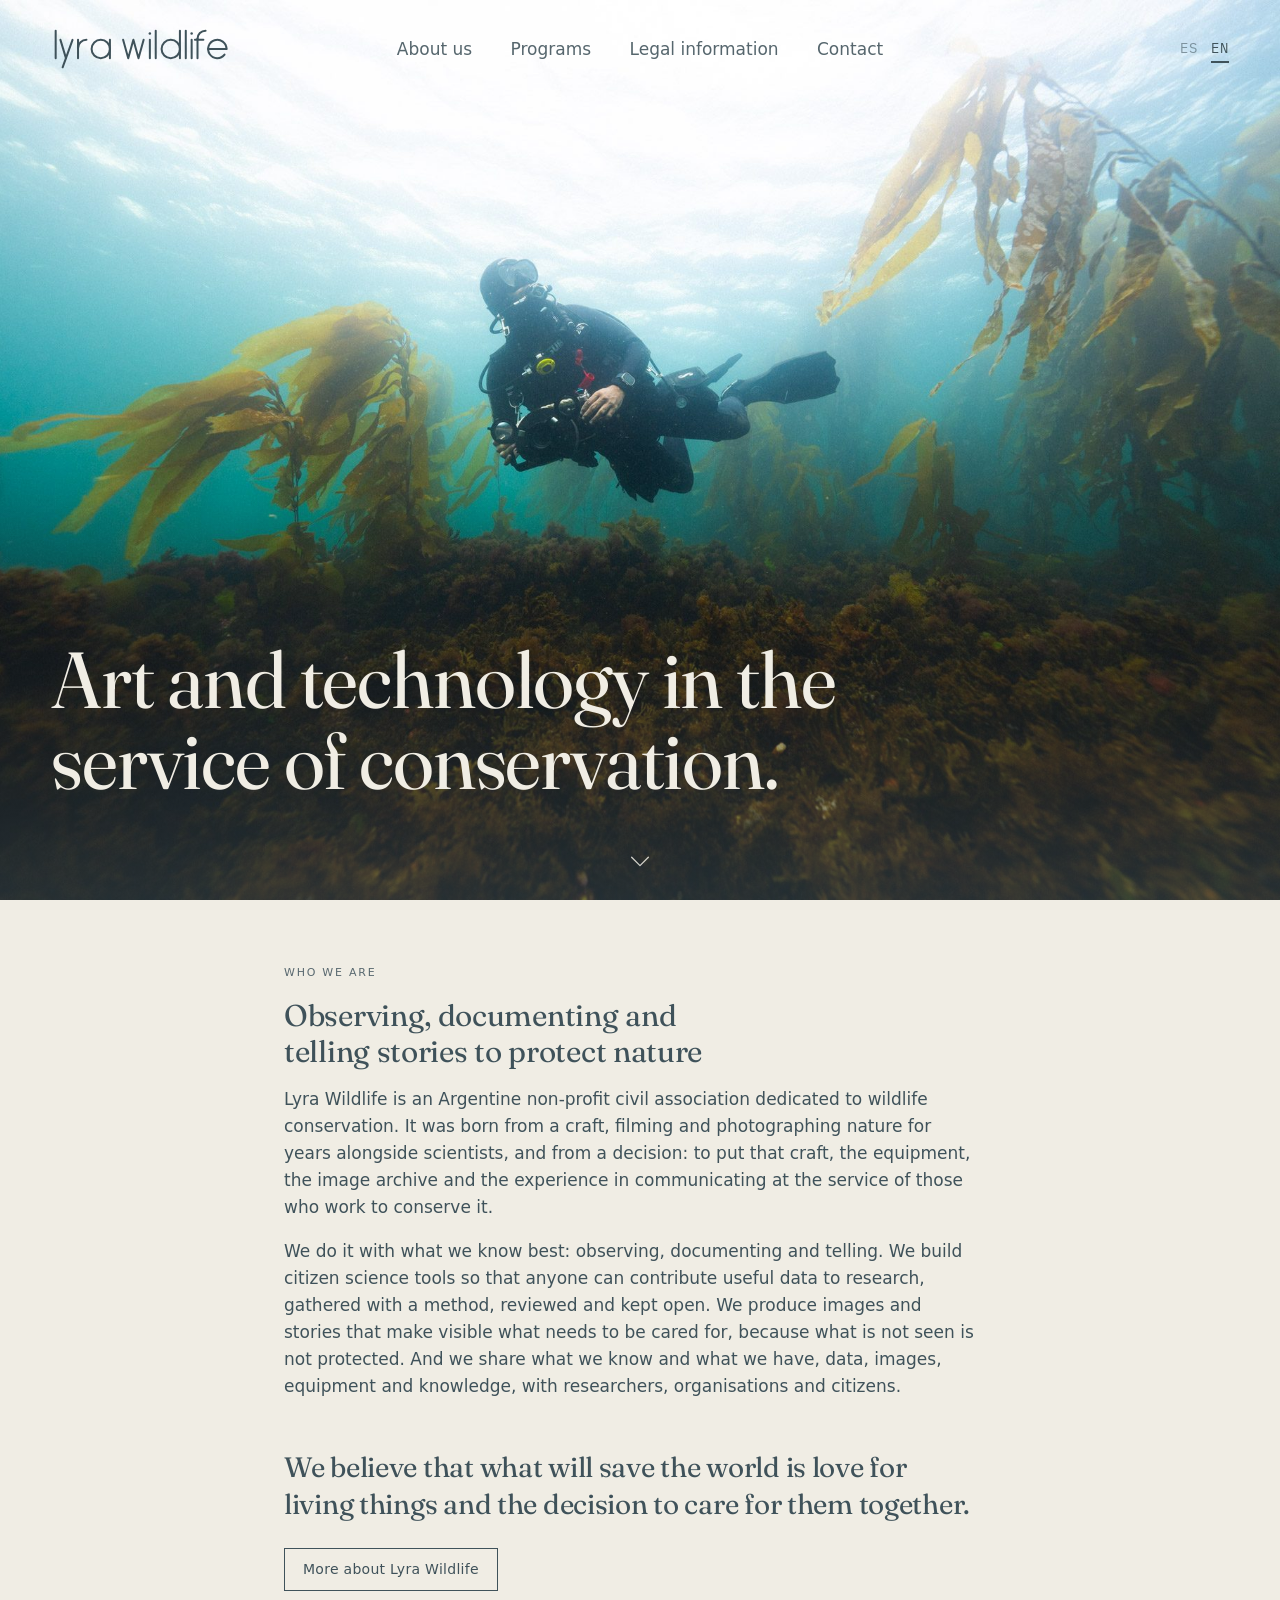
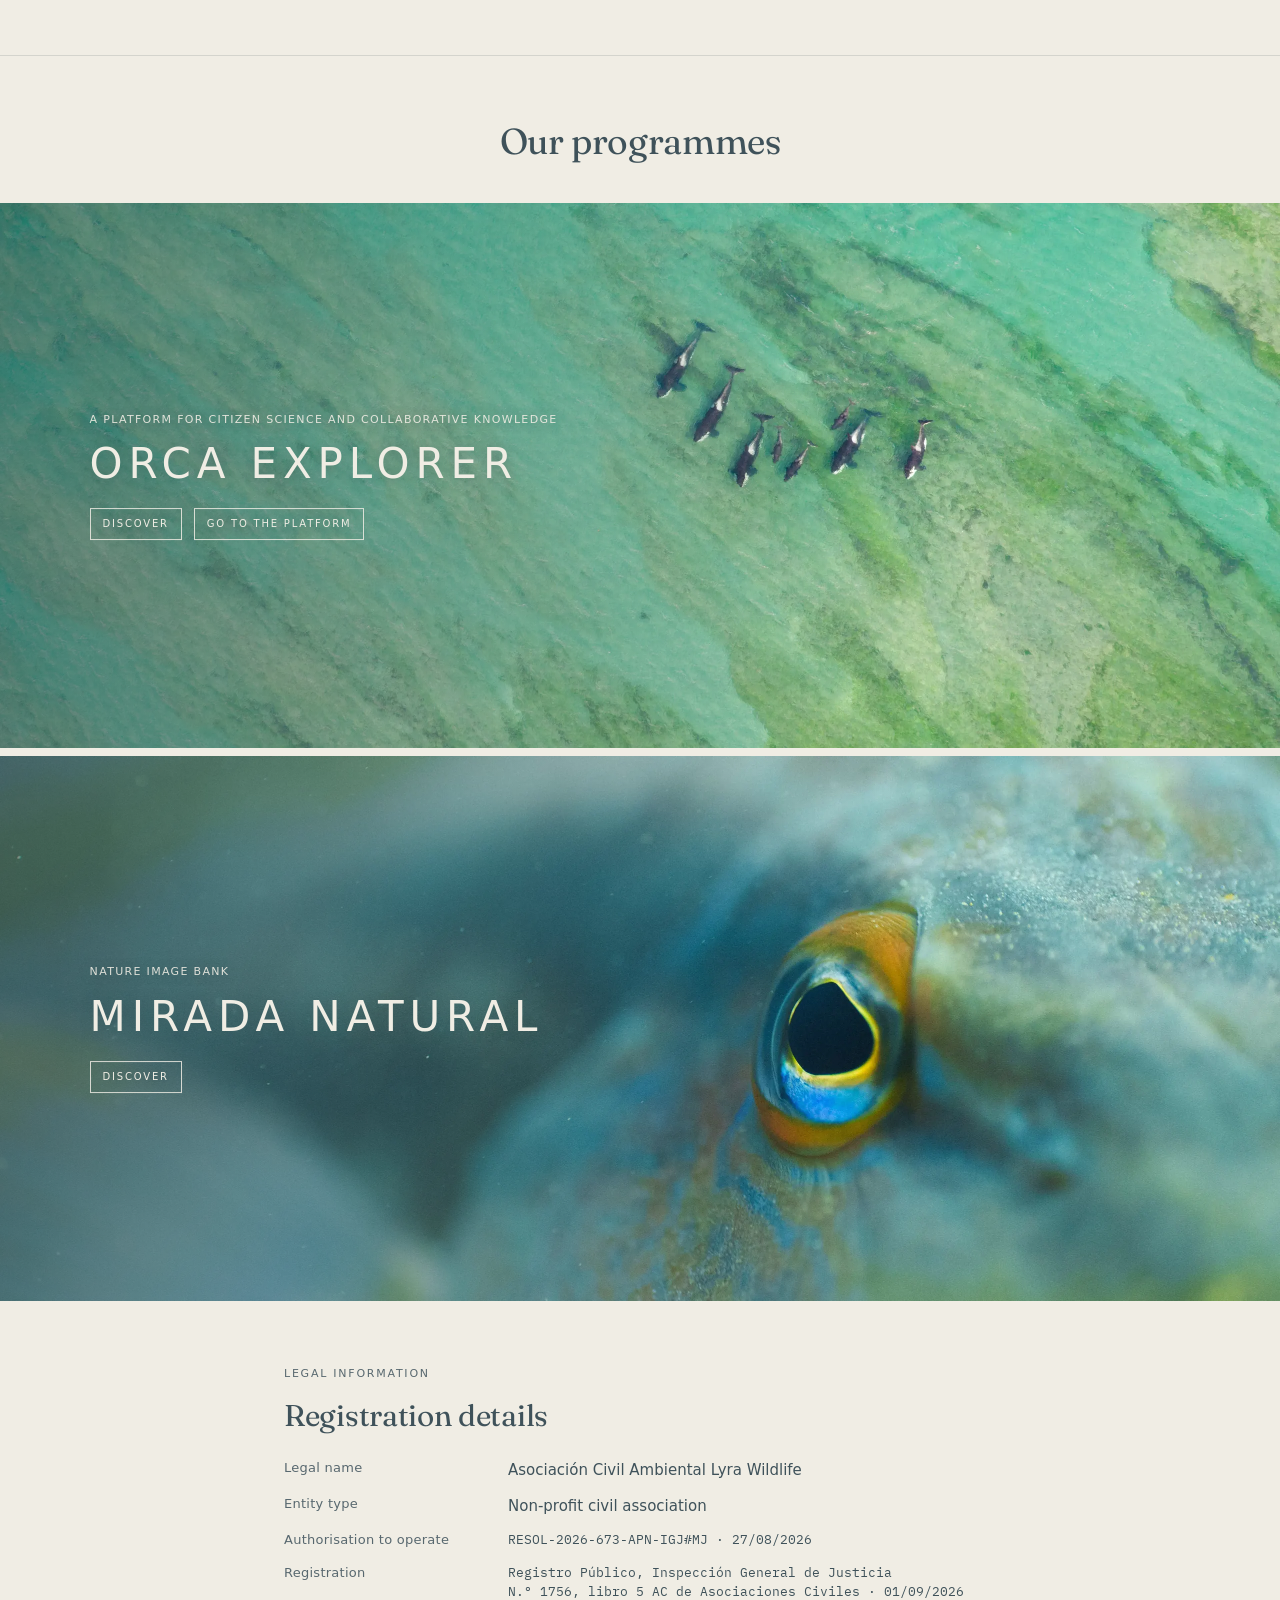
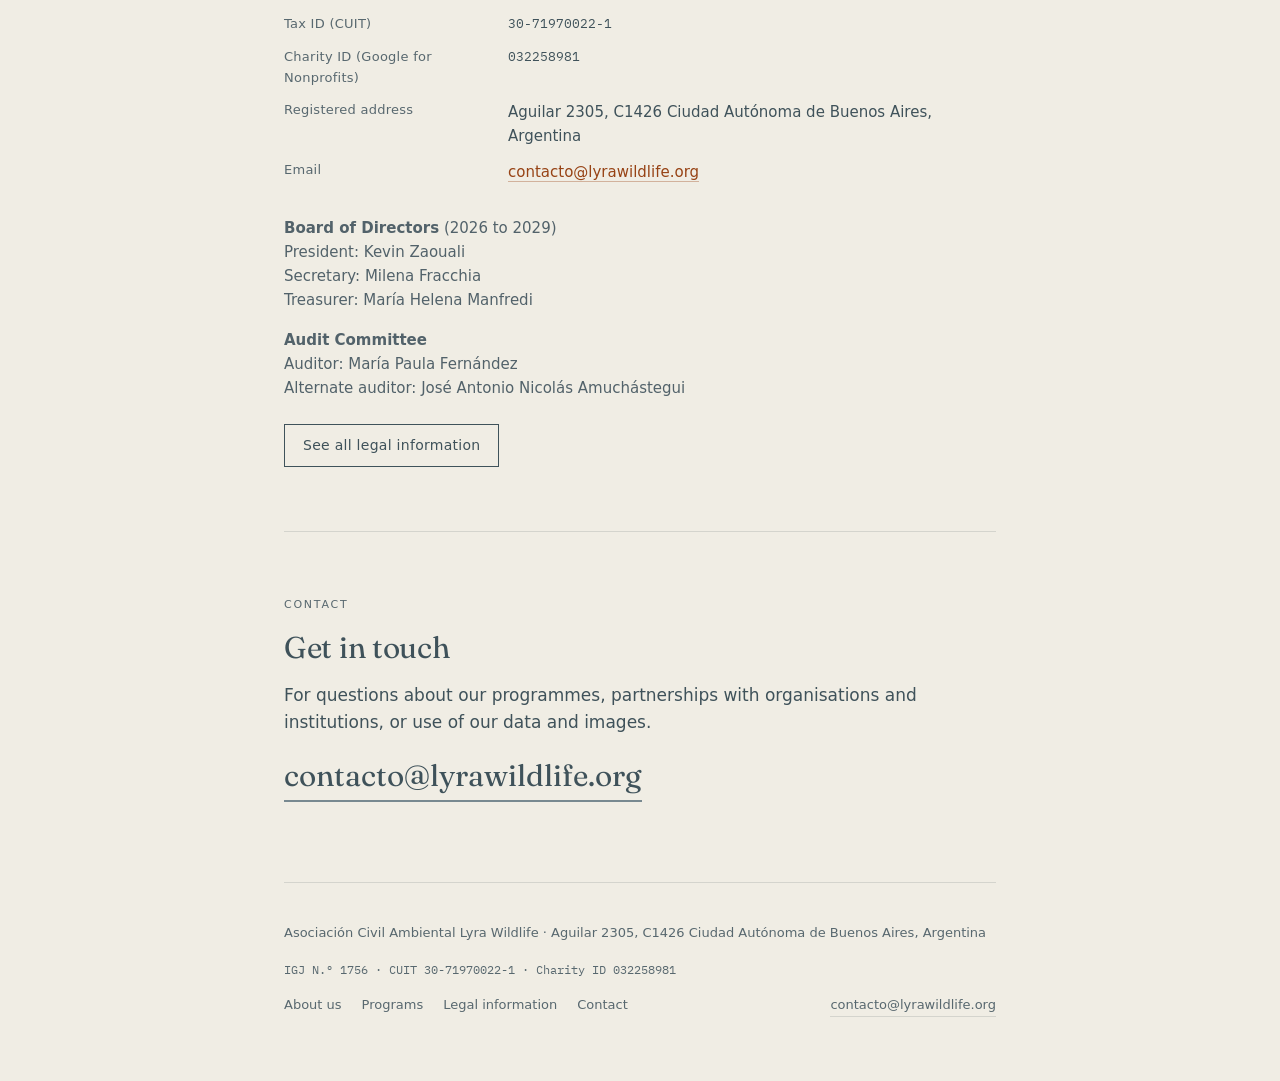
==== commit ae9c1835: "gnp" ====
--- a/sitio/index.html
+++ b/sitio/index.html
@@ -50,9 +50,10 @@
     <svg viewBox="-25.5 0 983 251" role="img" aria-hidden="true" focusable="false"><g fill="none" stroke="currentColor" stroke-width="11" stroke-linecap="round" stroke-linejoin="round"><path d="M0 25.5V175.5"/><path d="M92 75.5 38 225.5"/><path d="m26 75.5 30 100"/><path d="M122 75.5v100"/><path d="M122 121.5a46 46 0 0 1 46-46"/><path d="M296 125.5a50 50 0 1 0-100 0 50 50 0 1 0 100 0"/><path d="M296 75.5v100"/><path d="m368 75.5 28 100 28-100 28 100 28-100"/><path d="M514 75.5v100"/><path d="M546 25.5v150"/><path d="M678 125.5a50 50 0 1 0-100 0 50 50 0 1 0 100 0"/><path d="M678 25.5v150"/><path d="M710 25.5v150"/><path d="M742 75.5v100"/><path d="M774 175.5V69.5"/><path d="M774 69.5a44 44 0 0 1 44-44"/><path d="M760 75.5h46"/><path d="M932 125.5a50 50 0 1 0-10.6 30.78"/><path d="M832 125.5h100"/></g><g fill="currentColor"><circle cx="514" cy="40.5" r="6.82"/><circle cx="742" cy="40.5" r="6.82"/></g></svg>
   </a>
   <nav class="menu" aria-label="Secciones">
-      <a href="#quienes-somos"><span class="es">Quiénes somos</span><span class="en">About us</span></a>
-      <a href="#programas"><span class="es">Programas</span><span class="en">Programs</span></a>
-      <a href="#contacto"><span class="es">Contacto</span><span class="en">Contact</span></a>
+      <a href="quienes-somos/"><span class="es">Quiénes somos</span><span class="en">About us</span></a>
+      <a href="programas/"><span class="es">Programas</span><span class="en">Programs</span></a>
+      <a href="institucional/"><span class="es">Institucional</span><span class="en">Legal information</span></a>
+      <a href="contacto/"><span class="es">Contacto</span><span class="en">Contact</span></a>
   </nav>
   <div class="top-acciones">
     <nav class="langs" aria-label="Idioma">
@@ -73,9 +74,10 @@
 <div class="panel-menu" id="panel-menu" hidden>
   <button type="button" class="cerrar"><span class="es">Cerrar</span><span class="en">Close</span></button>
   <nav aria-label="Secciones">
-      <a href="#quienes-somos"><span class="es">Quiénes somos</span><span class="en">About us</span></a>
-      <a href="#programas"><span class="es">Programas</span><span class="en">Programs</span></a>
-      <a href="#contacto"><span class="es">Contacto</span><span class="en">Contact</span></a>
+      <a href="quienes-somos/"><span class="es">Quiénes somos</span><span class="en">About us</span></a>
+      <a href="programas/"><span class="es">Programas</span><span class="en">Programs</span></a>
+      <a href="institucional/"><span class="es">Institucional</span><span class="en">Legal information</span></a>
+      <a href="contacto/"><span class="es">Contacto</span><span class="en">Contact</span></a>
   </nav>
   <nav class="langs" aria-label="Idioma">
     <button type="button" data-set="es" aria-pressed="true" aria-label="Español">ES</button>
@@ -103,6 +105,11 @@
     <!-- Cierre: una sola frase, con aire, en serif. -->
     <p class="cierre es">Creemos que lo que va a salvar al mundo es el amor por lo vivo y la decisión de cuidarlo en&nbsp;conjunto.</p>
     <p class="cierre en">We believe that what will save the world is love for living things and the decision to care for them&nbsp;together.</p>
+
+    <div class="acciones">
+      <a class="btn es" href="quienes-somos/">Más sobre Lyra Wildlife</a>
+      <a class="btn en" href="quienes-somos/">More about Lyra Wildlife</a>
+    </div>
   </section>
 
 </main>
@@ -181,9 +188,12 @@
       <dt class="en">Tax ID (CUIT)</dt>
       <dd class="code">30-71970022-1</dd>
 
+      <dt>Charity ID (Google for Nonprofits)</dt>
+      <dd class="code">032258981</dd>
+
       <dt class="es">Sede social</dt>
       <dt class="en">Registered address</dt>
-      <dd>Aguilar 2305, Ciudad Autónoma de Buenos Aires, Argentina</dd>
+      <dd>Aguilar 2305, C1426 Ciudad Autónoma de Buenos Aires, Argentina</dd>
 
       <dt class="es">Correo</dt>
       <dt class="en">Email</dt>
@@ -211,6 +221,11 @@
         <span>Alternate auditor: José Antonio Nicolás Amuchástegui</span>
       </p>
     </div>
+
+    <div class="acciones">
+      <a class="btn es" href="institucional/">Ver toda la información institucional</a>
+      <a class="btn en" href="institucional/">See all legal information</a>
+    </div>
   </section>
 
   <!-- ======================================================== CONTACTO === -->
@@ -230,9 +245,19 @@
 </main>
 
 <footer>
+  <!-- Datos registrales: se repiten en el pie de todas las páginas. Si cambia alguno, cambialo en todas. -->
   <div class="row">
-    <span>Asociación Civil Ambiental Lyra Wildlife · Buenos Aires, Argentina</span>
-    <span class="stamp">IGJ 1756 · L5 AC</span>
+    <span>Asociación Civil Ambiental Lyra Wildlife · Aguilar 2305, C1426 Ciudad Autónoma de Buenos Aires, Argentina</span>
+    <span class="stamp">IGJ N.º 1756 · CUIT 30-71970022-1 · Charity ID 032258981</span>
+  </div>
+  <div class="row">
+    <nav class="pie-nav" aria-label="Páginas">
+      <a href="quienes-somos/"><span class="es">Quiénes somos</span><span class="en">About us</span></a>
+      <a href="programas/"><span class="es">Programas</span><span class="en">Programs</span></a>
+      <a href="institucional/"><span class="es">Institucional</span><span class="en">Legal information</span></a>
+      <a href="contacto/"><span class="es">Contacto</span><span class="en">Contact</span></a>
+    </nav>
+    <a href="mailto:contacto@lyrawildlife.org">contacto@lyrawildlife.org</a>
   </div>
 </footer>
 
--- a/sitio/estilos.css
+++ b/sitio/estilos.css
@@ -503,3 +503,13 @@
   .cover-texto{left:calc(var(--u)*3);max-width:85%}
   .cover::after{background:linear-gradient(90deg,rgba(63,82,90,.6) 0%,rgba(63,82,90,.25) 60%,rgba(63,82,90,.05) 100%)}
 }
+
+/* ---- Menú con páginas y pie con datos registrales (noviembre 2026) ----------
+   La página actual queda subrayada en el menú. El pie repite la sede, los
+   números de registro y el Charity ID en todas las páginas. ------------------ */
+.menu a[aria-current="page"]{opacity:1;text-decoration:underline;text-decoration-thickness:1px;text-underline-offset:6px}
+.panel-menu nav a[aria-current="page"]{text-decoration:underline;text-decoration-thickness:1px;text-underline-offset:8px}
+.intro-programas{padding-bottom:0}
+footer .row + .row{margin-top:calc(var(--u)*2)}
+footer .pie-nav{display:flex;gap:calc(var(--u)*2.5);flex-wrap:wrap}
+footer .pie-nav a{border-bottom:0}
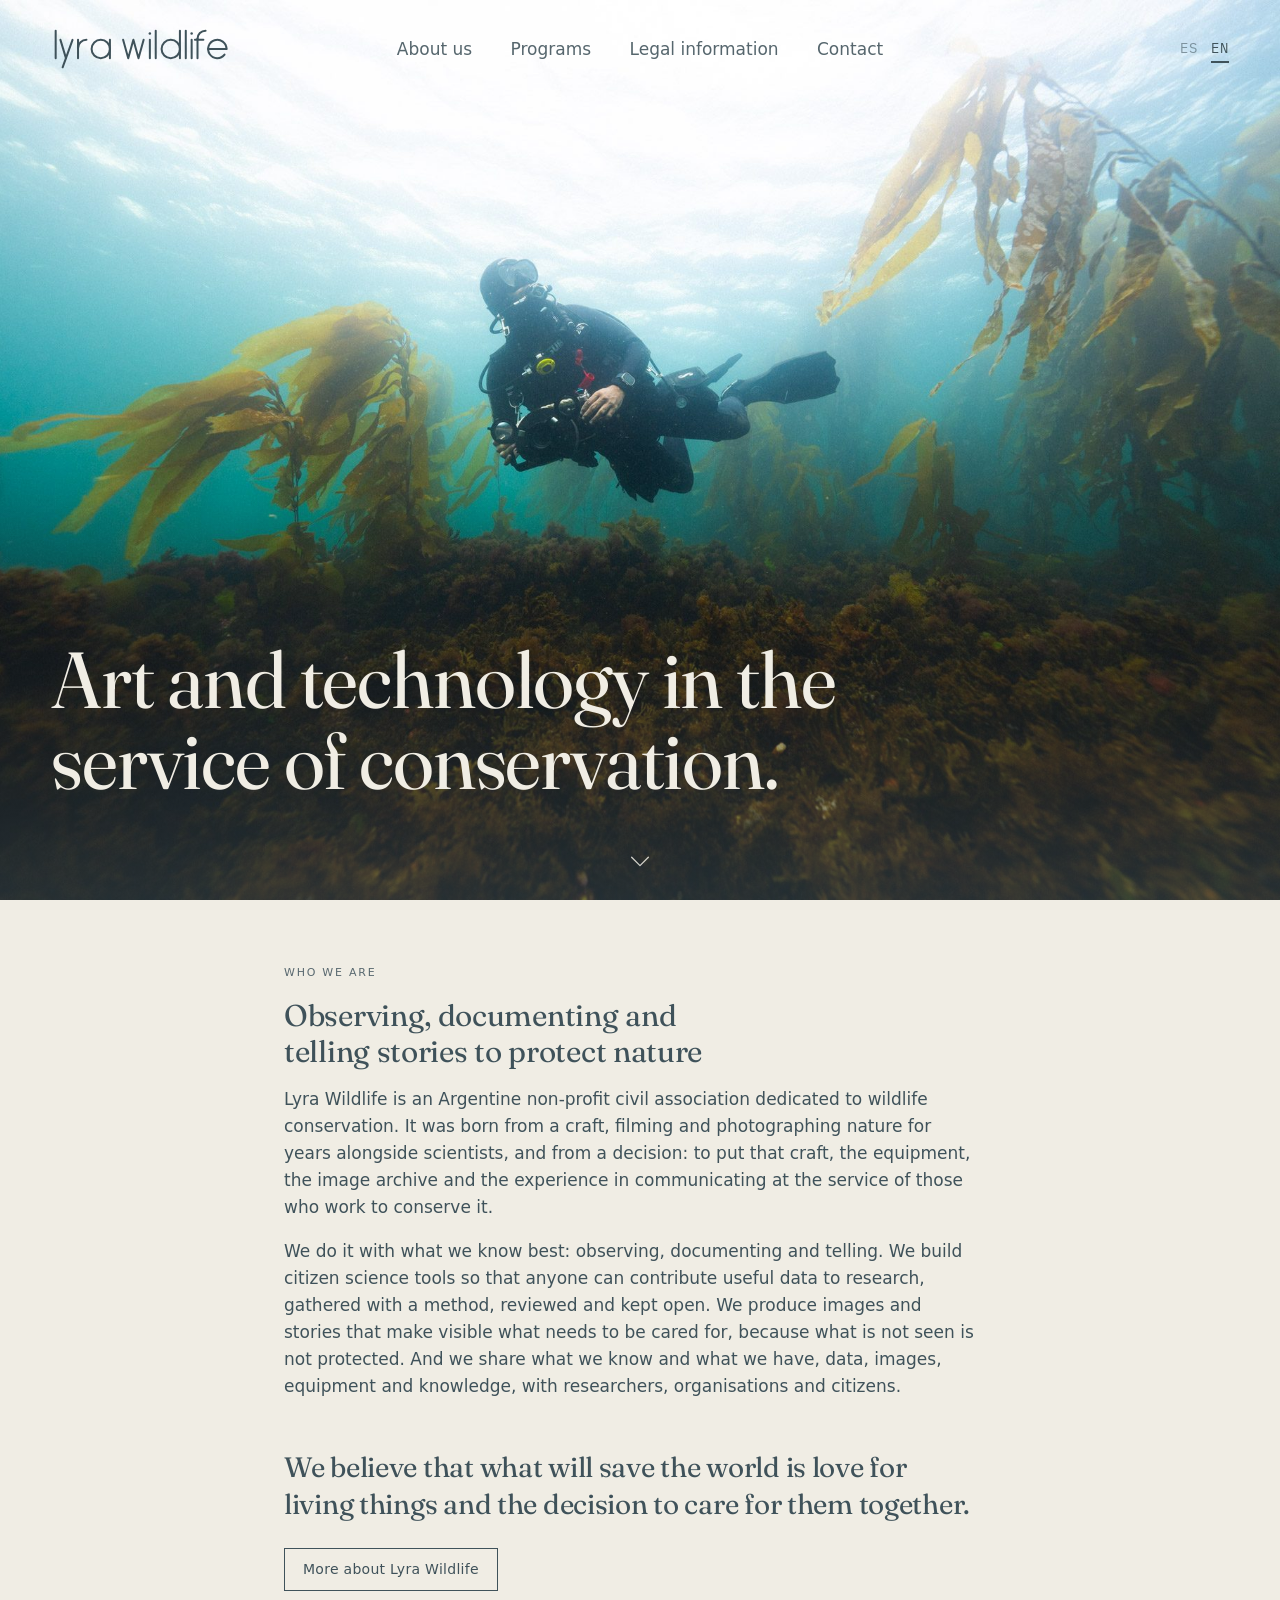
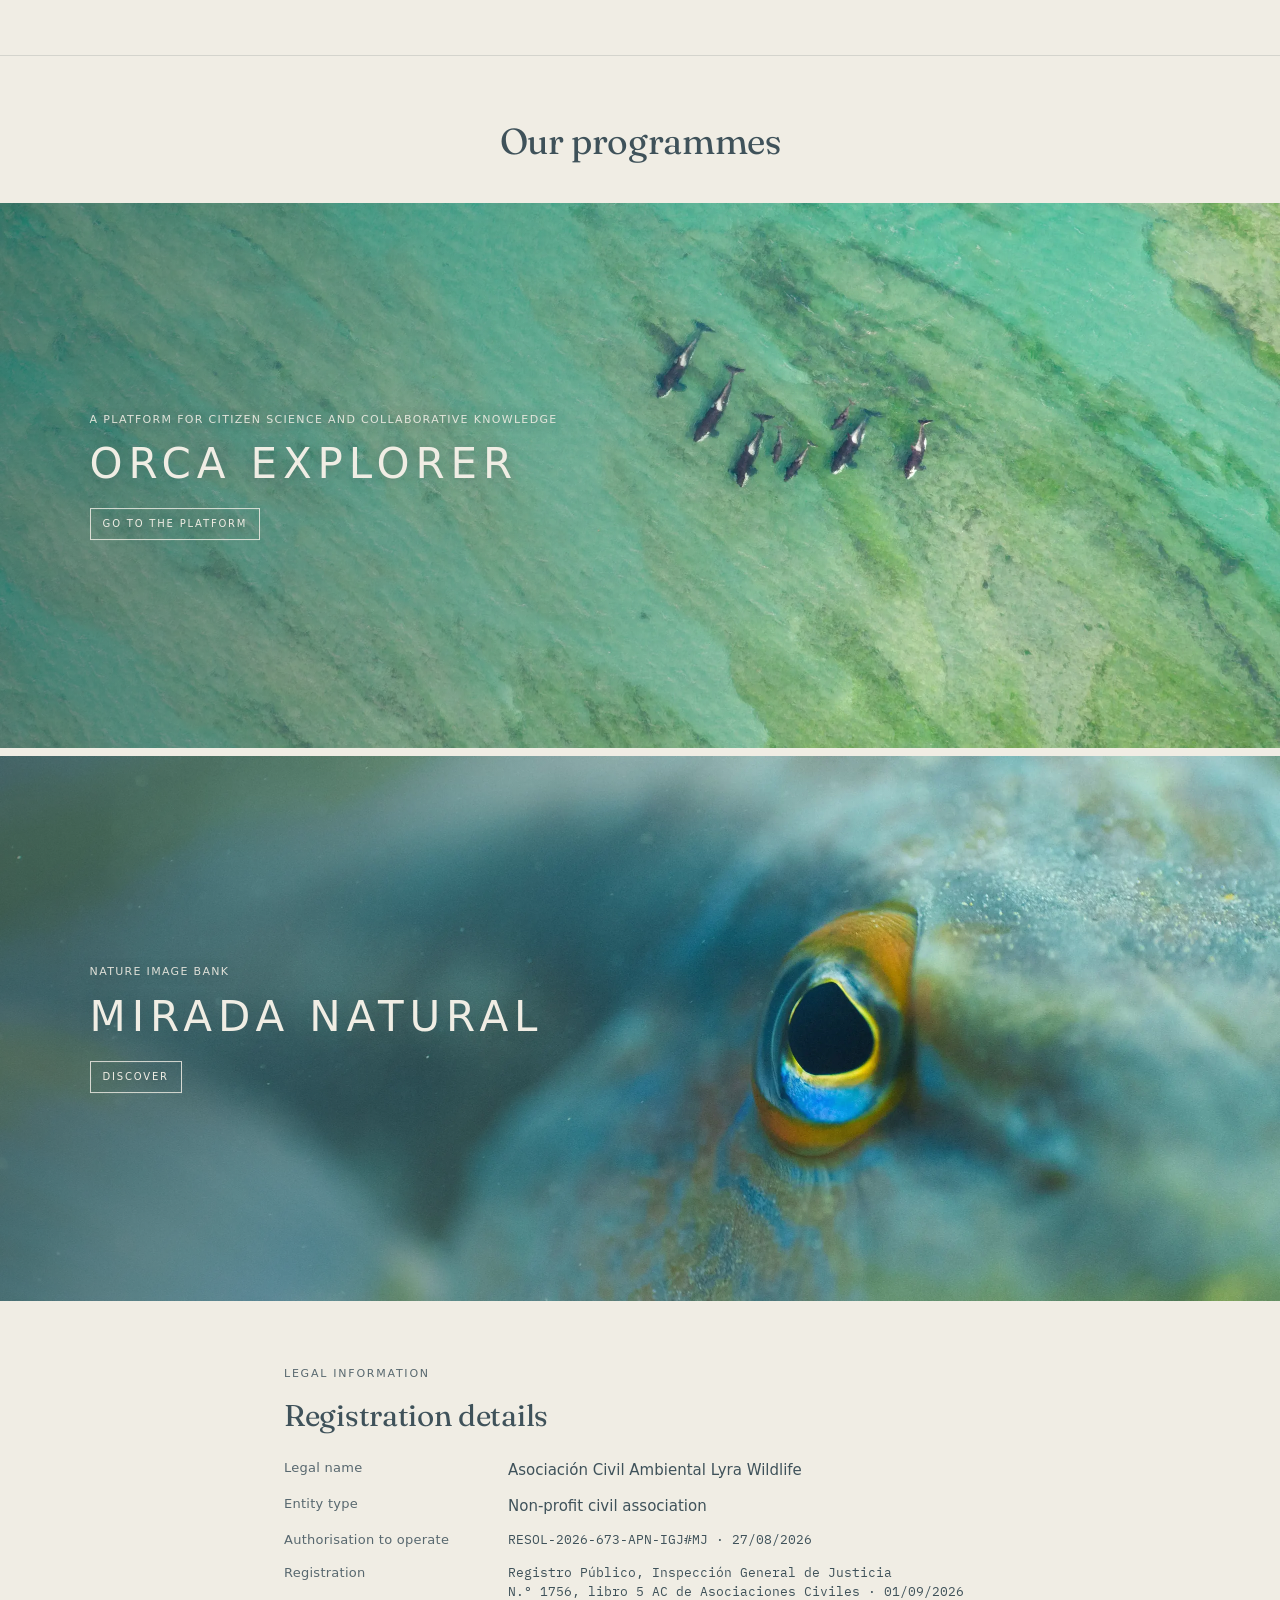
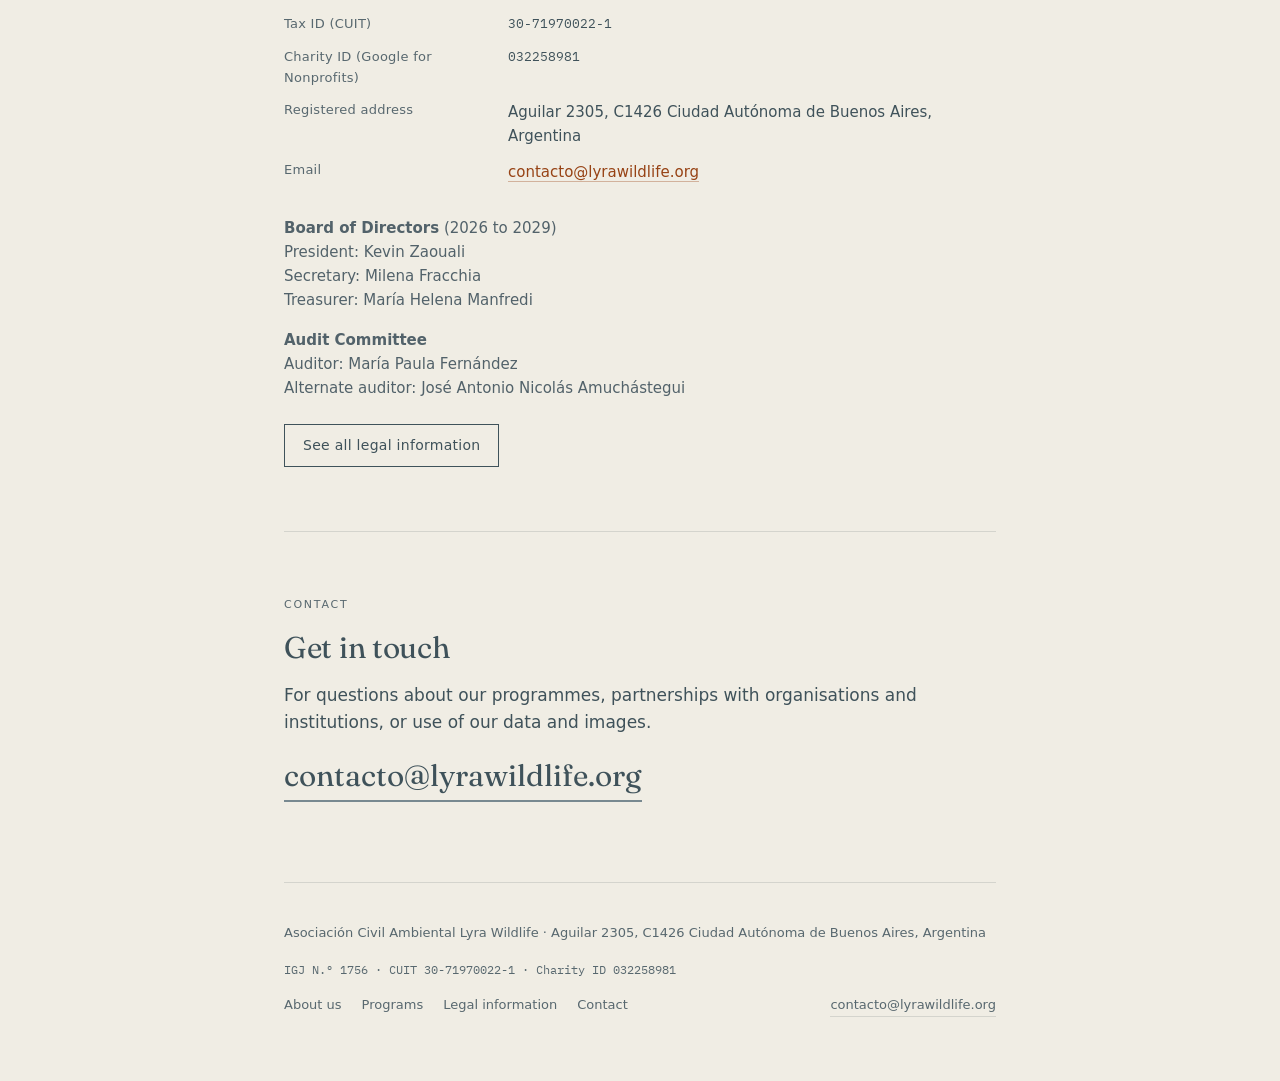
==== commit df20ebdd: "Orca Explorer: sin enlaces a la página del programa hasta terminarla; solo queda Ir a la plataforma " ====
--- a/sitio/index.html
+++ b/sitio/index.html
@@ -133,8 +133,10 @@
       <span class="cover-sub en">A platform for citizen science and collaborative knowledge</span>
       <span class="cover-titulo">Orca Explorer</span>
       <span class="cover-botones">
+        <!-- "Conocer" oculto hasta terminar la página de Orca Explorer (22/11/2026). Para volver a mostrarlo, sacá este comentario:
         <a class="cover-btn es" href="orca-explorer/">Conocer</a>
         <a class="cover-btn en" href="orca-explorer/">Discover</a>
+        -->
         <a class="cover-btn es" href="https://orcaexplorer.com" target="_blank" rel="noopener">Ir a la plataforma</a>
         <a class="cover-btn en" href="https://orcaexplorer.com" target="_blank" rel="noopener">Go to the platform</a>
       </span>
--- a/sitio/estilos.css
+++ b/sitio/estilos.css
@@ -460,6 +460,58 @@
   .grilla.cuatro .tarjeta-texto{left:12px;right:12px;bottom:12px}
 }
 
+/* ---- Foto al lado del texto (Mirada Natural · Impulsar una expedición) ------
+   Bloque ancho: foto vertical 4:5 con esquinas redondeadas a la izquierda y el
+   texto a la derecha. En celular, foto cuadrada arriba y texto debajo. ------- */
+.foto-lado{
+  display:grid;grid-template-columns:1fr 1fr;gap:calc(var(--u)*6);align-items:center;
+  width:min(100vw,var(--ancho));margin-left:calc(50% - min(50vw,var(--ancho)/2));padding:0 calc(var(--u)*3);
+}
+@media (min-width:1300px){.foto-lado{padding:0}}
+.foto-lado figure{margin:0;aspect-ratio:4/5;border-radius:12px;overflow:hidden;background:var(--azul-profundo)}
+.foto-lado figure img{width:100%;height:100%;object-fit:cover;display:block}
+.foto-lado-texto{max-width:46ch}
+@media (max-width:760px){
+  .foto-lado{grid-template-columns:1fr;gap:calc(var(--u)*4)}
+  .foto-lado figure{aspect-ratio:1/1}
+  .foto-lado figure img{object-position:50% 57%}   /* entran la madre, la cría y el semirrígido */
+}
+
+/* ---- Desplegable (pedido de imágenes en la página de colecciones) ----------
+   Una línea con la pregunta y un círculo con "+"; al abrirse, el "+" pasa a "−"
+   y aparece el formulario. Sin JavaScript: <details> del navegador. ---------- */
+#pedido{padding:calc(var(--u)*5) 0 0;border-top:0}
+.desplegable{border-top:1px solid var(--linea);border-bottom:1px solid var(--linea)}
+.desplegable summary{
+  list-style:none;cursor:pointer;display:flex;align-items:center;justify-content:space-between;gap:calc(var(--u)*3);
+  padding:calc(var(--u)*3) 0;color:var(--azul-profundo);
+}
+.desplegable summary::-webkit-details-marker{display:none}
+.desplegable-titulo{font-family:var(--serif);font-weight:400;font-size:clamp(22px,2.2vw,28px);line-height:1.25;letter-spacing:-.01em}
+.desplegable .signo{
+  position:relative;flex:0 0 auto;width:44px;height:44px;border-radius:999px;
+  border:1px solid var(--azul-profundo);color:var(--azul-profundo);transition:background .25s ease,color .25s ease;
+}
+.desplegable .signo::before,.desplegable .signo::after{
+  content:"";position:absolute;left:50%;top:50%;width:14px;height:1.5px;background:currentColor;
+  transform:translate(-50%,-50%);transition:transform .25s ease;
+}
+.desplegable .signo::after{transform:translate(-50%,-50%) rotate(90deg)}
+.desplegable[open] .signo::after{transform:translate(-50%,-50%) rotate(0deg)}
+.desplegable summary:hover .signo{background:var(--azul-profundo);color:var(--perola)}
+.desplegable summary:focus-visible{outline:2px solid var(--azul);outline-offset:4px}
+.desplegable-cuerpo{padding:0 0 calc(var(--u)*5)}
+.desplegable-cuerpo > p:first-child{margin-top:0}
+section.volver{border-top:0;padding-top:calc(var(--u)*4)}
+/* Variante chica, dentro de una sección (Lo esencial del convenio) */
+.desplegable.chico{margin:calc(var(--u)*4) 0}
+.desplegable.chico summary{padding:calc(var(--u)*2.5) 0}
+.desplegable.chico .desplegable-titulo{font-size:20px}
+.desplegable.chico .signo{width:36px;height:36px}
+.desplegable.chico .desplegable-cuerpo{padding-bottom:calc(var(--u)*3)}
+.desplegable.chico ul{margin:0;color:var(--azul-profundo)}
+.desplegable.chico li{margin-bottom:calc(var(--u)*1.25)}
+
 /* ---- Formulario ---------------------------------------------------------- */
 .formulario{margin-top:calc(var(--u)*3)}
 .formulario .oculto{display:none}
@@ -474,6 +526,41 @@
 .formulario input:focus,.formulario textarea:focus{outline:2px solid var(--azul);outline-offset:1px;border-color:var(--azul)}
 .formulario textarea{resize:vertical;min-height:88px}
 .formulario .btn{cursor:pointer}
+
+/* Formulario largo (postulación): bloques con rótulo, opciones y ayudas */
+.formulario fieldset{border:0;padding:0;margin:0 0 calc(var(--u)*6);min-width:0}
+.formulario fieldset:first-of-type{margin-top:calc(var(--u)*6)}
+.formulario legend{
+  padding:0;margin:0 0 calc(var(--u)*2.5);
+  font-size:11px;letter-spacing:.16em;text-transform:uppercase;font-weight:500;color:var(--texto-terc);
+}
+.formulario legend .num{margin-right:calc(var(--u)*1.5);padding:0}
+.formulario .nota-bloque{margin:calc(var(--u)*-1) 0 calc(var(--u)*2.5);font-size:14px;color:var(--texto-sec)}
+.formulario .ayuda{font-size:12px;color:var(--texto-terc);letter-spacing:.01em}
+.formulario .grupo{grid-column:1/-1;display:flex;flex-direction:column;gap:10px}
+.formulario .pregunta{margin:0;font-size:13px;color:var(--texto-sec);letter-spacing:.02em}
+.formulario .opciones{display:grid;grid-template-columns:repeat(2,minmax(0,1fr));gap:10px calc(var(--u)*3)}
+.formulario label.casilla{flex-direction:row;align-items:flex-start;gap:10px;font-size:15px;line-height:1.4;color:var(--azul-profundo);letter-spacing:0;cursor:pointer}
+.formulario label.casilla input{width:18px;height:18px;padding:0;margin:2px 0 0;flex:0 0 auto;accent-color:var(--azul-profundo)}
+.formulario .conformidad{border-top:1px solid var(--linea);padding-top:calc(var(--u)*3)}
+.formulario .conformidad label.casilla{font-size:15px}
+.formulario .pie-form{margin:calc(var(--u)*2) 0 0;font-size:14px;color:var(--texto-sec)}
+@media (max-width:620px){.formulario .opciones{grid-template-columns:1fr}}
+
+/* Obligatorios y errores: asterisco en los rótulos; al intentar enviar con datos
+   faltantes, el marco de cada campo incompleto se pone rojo (sitio.js, bloque 6). */
+:root{--error:#B3261E}
+.formulario [hidden]{display:none !important}
+.formulario .req{color:var(--terracota);font-weight:500}
+.formulario .nota-obligatorios{margin:calc(var(--u)*2) 0 0;font-size:13px;color:var(--texto-terc)}
+.formulario .aviso-error{margin:calc(var(--u)*1.5) 0 0;font-size:14px;font-weight:500;color:var(--error)}
+.formulario.intentado input:invalid,.formulario.intentado textarea:invalid{border-color:var(--error);box-shadow:0 0 0 1px var(--error)}
+.formulario.intentado .grupo:has(input:invalid) .opciones{outline:1px solid var(--error);outline-offset:10px;border-radius:6px}
+.formulario.intentado .grupo:has(input:invalid) .pregunta,
+.formulario.intentado label:has(> input:invalid) > span:first-child,
+.formulario.intentado label:has(> textarea:invalid) > span:first-child,
+.formulario.intentado .conformidad:has(input:invalid) label{color:var(--error)}
+.formulario.intentado .conformidad:has(input:invalid) input{outline:2px solid var(--error);outline-offset:1px}
 
 @media (max-width:620px){
   .formulario .campos{grid-template-columns:1fr}
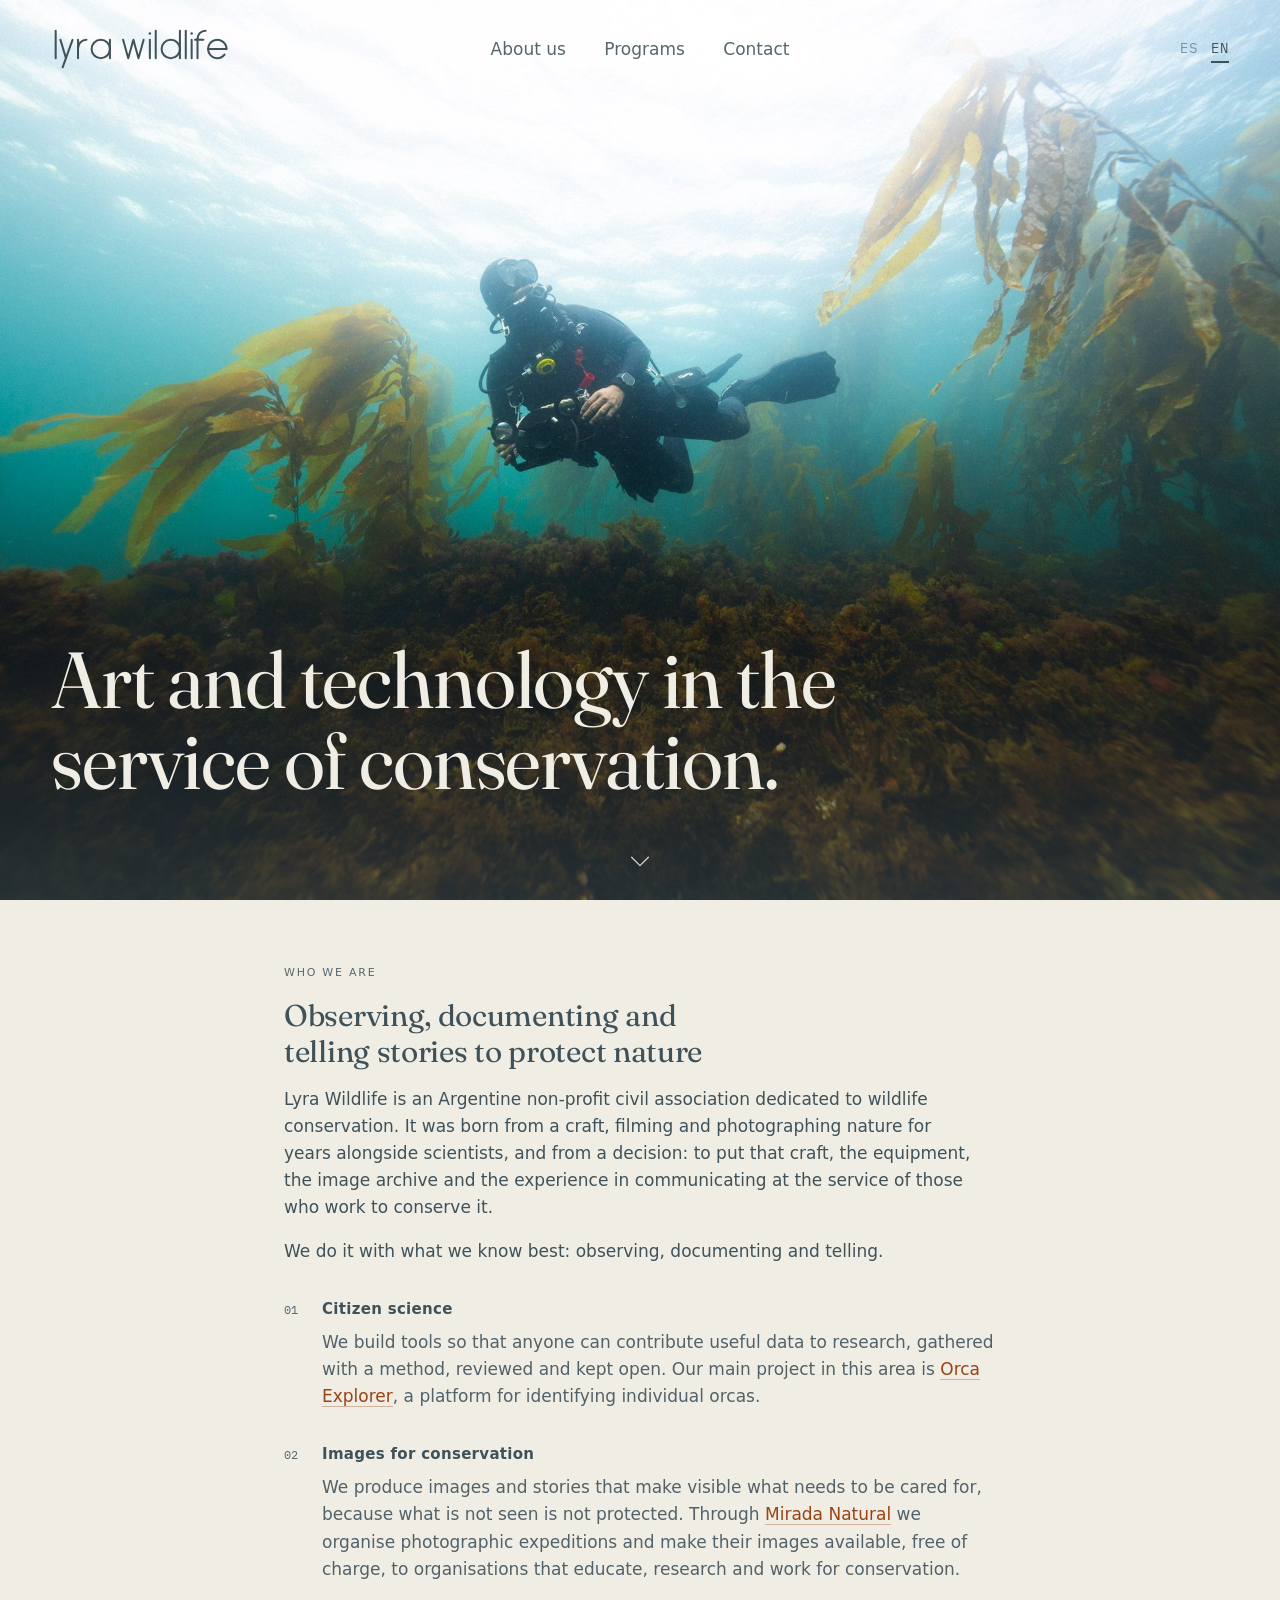
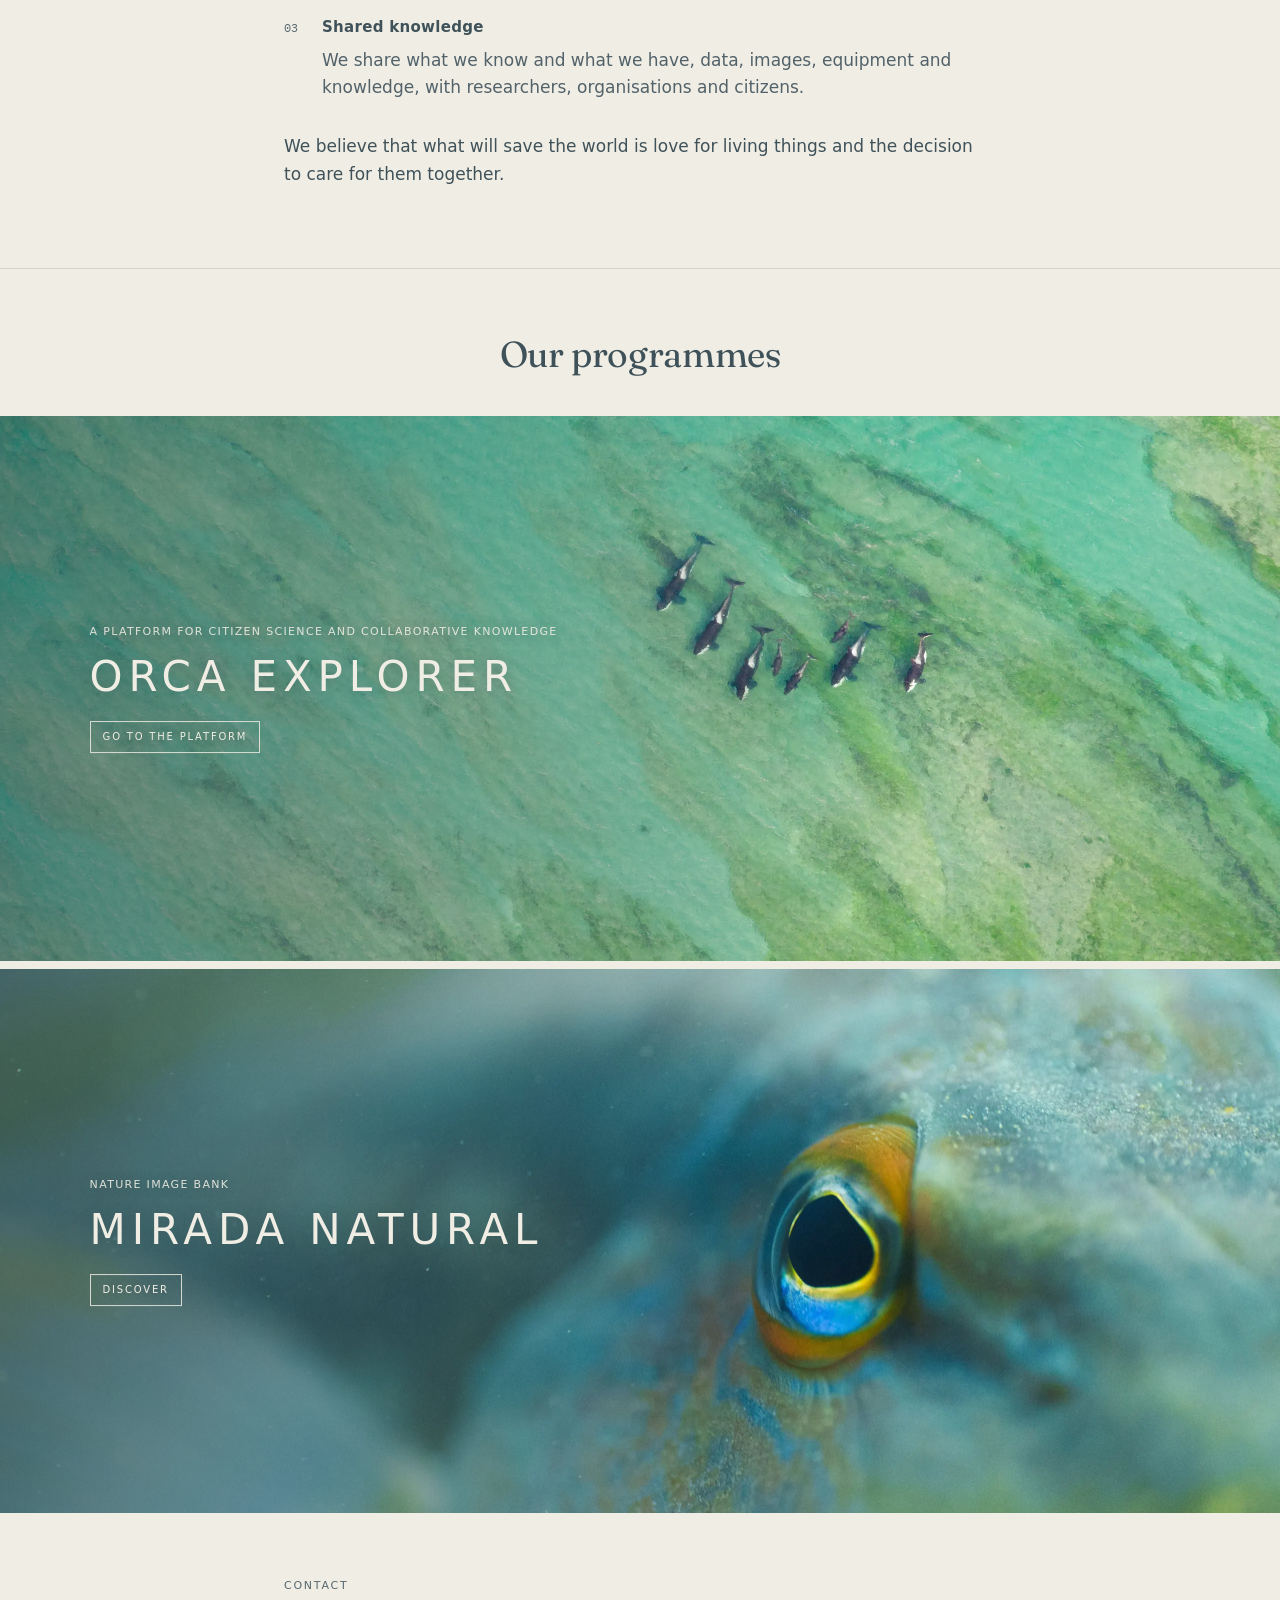
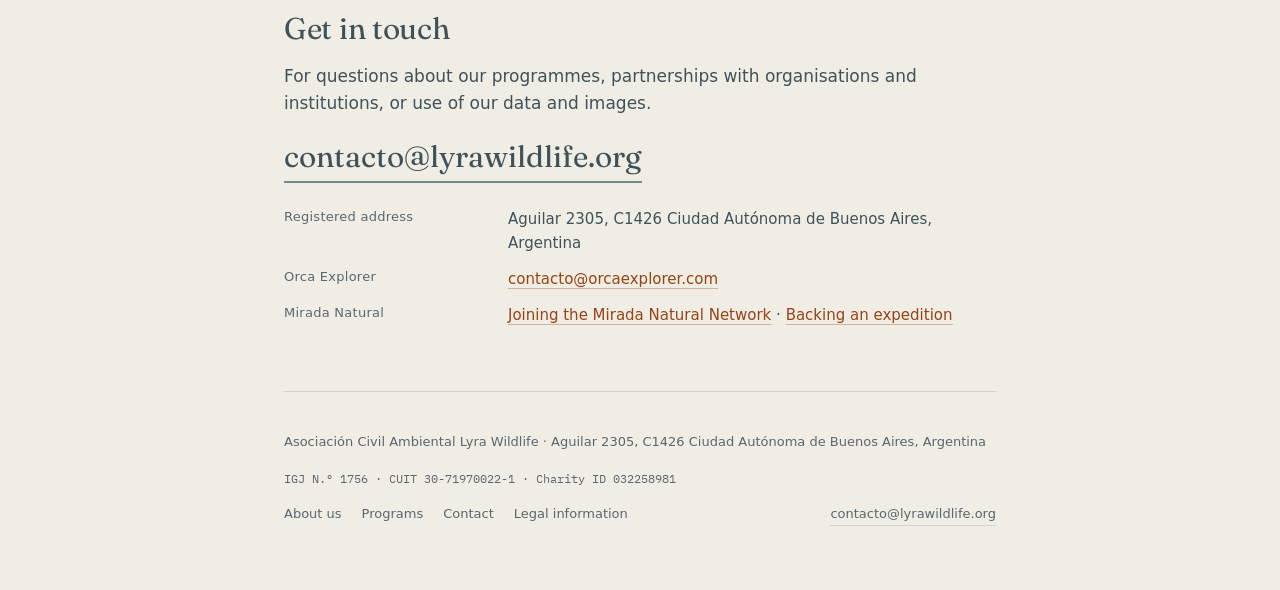
==== commit 5169cf78: "Inicio: vuelve el diseño de una sola página Quiénes somos (con las tres líneas de trabajo), Programa" ====
--- a/sitio/index.html
+++ b/sitio/index.html
@@ -50,10 +50,9 @@
     <svg viewBox="-25.5 0 983 251" role="img" aria-hidden="true" focusable="false"><g fill="none" stroke="currentColor" stroke-width="11" stroke-linecap="round" stroke-linejoin="round"><path d="M0 25.5V175.5"/><path d="M92 75.5 38 225.5"/><path d="m26 75.5 30 100"/><path d="M122 75.5v100"/><path d="M122 121.5a46 46 0 0 1 46-46"/><path d="M296 125.5a50 50 0 1 0-100 0 50 50 0 1 0 100 0"/><path d="M296 75.5v100"/><path d="m368 75.5 28 100 28-100 28 100 28-100"/><path d="M514 75.5v100"/><path d="M546 25.5v150"/><path d="M678 125.5a50 50 0 1 0-100 0 50 50 0 1 0 100 0"/><path d="M678 25.5v150"/><path d="M710 25.5v150"/><path d="M742 75.5v100"/><path d="M774 175.5V69.5"/><path d="M774 69.5a44 44 0 0 1 44-44"/><path d="M760 75.5h46"/><path d="M932 125.5a50 50 0 1 0-10.6 30.78"/><path d="M832 125.5h100"/></g><g fill="currentColor"><circle cx="514" cy="40.5" r="6.82"/><circle cx="742" cy="40.5" r="6.82"/></g></svg>
   </a>
   <nav class="menu" aria-label="Secciones">
-      <a href="quienes-somos/"><span class="es">Quiénes somos</span><span class="en">About us</span></a>
-      <a href="programas/"><span class="es">Programas</span><span class="en">Programs</span></a>
-      <a href="institucional/"><span class="es">Institucional</span><span class="en">Legal information</span></a>
-      <a href="contacto/"><span class="es">Contacto</span><span class="en">Contact</span></a>
+      <a href="#quienes-somos"><span class="es">Quiénes somos</span><span class="en">About us</span></a>
+      <a href="#programas"><span class="es">Programas</span><span class="en">Programs</span></a>
+      <a href="#contacto"><span class="es">Contacto</span><span class="en">Contact</span></a>
   </nav>
   <div class="top-acciones">
     <nav class="langs" aria-label="Idioma">
@@ -74,10 +73,9 @@
 <div class="panel-menu" id="panel-menu" hidden>
   <button type="button" class="cerrar"><span class="es">Cerrar</span><span class="en">Close</span></button>
   <nav aria-label="Secciones">
-      <a href="quienes-somos/"><span class="es">Quiénes somos</span><span class="en">About us</span></a>
-      <a href="programas/"><span class="es">Programas</span><span class="en">Programs</span></a>
-      <a href="institucional/"><span class="es">Institucional</span><span class="en">Legal information</span></a>
-      <a href="contacto/"><span class="es">Contacto</span><span class="en">Contact</span></a>
+      <a href="#quienes-somos"><span class="es">Quiénes somos</span><span class="en">About us</span></a>
+      <a href="#programas"><span class="es">Programas</span><span class="en">Programs</span></a>
+      <a href="#contacto"><span class="es">Contacto</span><span class="en">Contact</span></a>
   </nav>
   <nav class="langs" aria-label="Idioma">
     <button type="button" data-set="es" aria-pressed="true" aria-label="Español">ES</button>
@@ -93,23 +91,49 @@
     <p class="eyebrow es">Quiénes somos</p>
     <p class="eyebrow en">Who we are</p>
 
-    <h2 class="es">Observar, documentar y contar para proteger la naturaleza</h2>
+    <h2 class="es">Observar, documentar y contar historias para proteger la naturaleza</h2>
     <h2 class="en">Observing, documenting and telling stories to protect nature</h2>
 
     <p class="es">Lyra Wildlife es una asociación civil argentina sin fines de lucro dedicada a la conservación de la fauna silvestre. Nace de un oficio, el de filmar y fotografiar la naturaleza durante años junto a científicos, y de una decisión: poner ese oficio, los equipos, el archivo de imágenes y la experiencia en comunicar al servicio de quienes trabajan por conservarla.</p>
     <p class="en">Lyra Wildlife is an Argentine non-profit civil association dedicated to wildlife conservation. It was born from a craft, filming and photographing nature for years alongside scientists, and from a decision: to put that craft, the equipment, the image archive and the experience in communicating at the service of those who work to conserve it.</p>
 
-    <p class="es">Lo hacemos con lo que mejor sabemos hacer: observar, documentar y contar. Desarrollamos herramientas de ciencia ciudadana para que cualquier persona pueda aportar datos útiles a la investigación, con método, revisados y abiertos. Producimos imágenes y relatos que hacen visible lo que hay que cuidar, porque lo que no se ve no se protege. Y compartimos lo que sabemos y lo que tenemos, datos, imágenes, equipos y conocimiento, con investigadores, organizaciones y ciudadanos.</p>
-    <p class="en">We do it with what we know best: observing, documenting and telling. We build citizen science tools so that anyone can contribute useful data to research, gathered with a method, reviewed and kept open. We produce images and stories that make visible what needs to be cared for, because what is not seen is not protected. And we share what we know and what we have, data, images, equipment and knowledge, with researchers, organisations and citizens.</p>
-
-    <!-- Cierre: una sola frase, con aire, en serif. -->
+    <p class="es">Lo hacemos con lo que mejor sabemos hacer: observar, documentar y contar.</p>
+    <p class="en">We do it with what we know best: observing, documenting and telling.</p>
+
+    <!-- Tres líneas de trabajo -->
+    <div class="stack">
+      <div class="item">
+        <span class="num">01</span>
+        <div>
+          <h3 class="es">Ciencia ciudadana</h3>
+          <h3 class="en">Citizen science</h3>
+          <p class="es">Desarrollamos herramientas para que cualquier persona pueda aportar datos útiles a la investigación, con método, revisados y abiertos. Nuestro proyecto principal en esta línea es <a href="https://orcaexplorer.com" target="_blank" rel="noopener">Orca Explorer</a>, una plataforma para la identificación individual de orcas.</p>
+          <p class="en">We build tools so that anyone can contribute useful data to research, gathered with a method, reviewed and kept open. Our main project in this area is <a href="https://orcaexplorer.com" target="_blank" rel="noopener">Orca Explorer</a>, a platform for identifying individual orcas.</p>
+        </div>
+      </div>
+      <div class="item">
+        <span class="num">02</span>
+        <div>
+          <h3 class="es">Imágenes para la conservación</h3>
+          <h3 class="en">Images for conservation</h3>
+          <p class="es">Producimos imágenes y relatos que hacen visible lo que hay que cuidar, porque lo que no se ve no se protege. Con <a href="mirada-natural/">Mirada Natural</a> organizamos expediciones fotográficas y ponemos sus imágenes a disposición, sin costo, de las organizaciones que educan, investigan y trabajan por la conservación.</p>
+          <p class="en">We produce images and stories that make visible what needs to be cared for, because what is not seen is not protected. Through <a href="mirada-natural/">Mirada Natural</a> we organise photographic expeditions and make their images available, free of charge, to organisations that educate, research and work for conservation.</p>
+        </div>
+      </div>
+      <div class="item">
+        <span class="num">03</span>
+        <div>
+          <h3 class="es">Conocimiento compartido</h3>
+          <h3 class="en">Shared knowledge</h3>
+          <p class="es">Compartimos lo que sabemos y lo que tenemos, datos, imágenes, equipos y conocimiento, con investigadores, organizaciones y ciudadanos.</p>
+          <p class="en">We share what we know and what we have, data, images, equipment and knowledge, with researchers, organisations and citizens.</p>
+        </div>
+      </div>
+    </div>
+
+    <!-- Cierre: mismo formato que el resto del texto. -->
     <p class="cierre es">Creemos que lo que va a salvar al mundo es el amor por lo vivo y la decisión de cuidarlo en&nbsp;conjunto.</p>
     <p class="cierre en">We believe that what will save the world is love for living things and the decision to care for them&nbsp;together.</p>
-
-    <div class="acciones">
-      <a class="btn es" href="quienes-somos/">Más sobre Lyra Wildlife</a>
-      <a class="btn en" href="quienes-somos/">More about Lyra Wildlife</a>
-    </div>
   </section>
 
 </main>
@@ -160,76 +184,6 @@
 <div class="wrap">
 <main>
 
-  <!-- ==================================================== INSTITUCIONAL == -->
-  <section id="institucional">
-    <p class="eyebrow es">Información institucional</p>
-    <p class="eyebrow en">Legal information</p>
-
-    <h2 class="es">Datos registrales</h2>
-    <h2 class="en">Registration details</h2>
-
-    <dl>
-      <dt class="es">Denominación</dt>
-      <dt class="en">Legal name</dt>
-      <dd>Asociación Civil Ambiental Lyra Wildlife</dd>
-
-      <dt class="es">Tipo de entidad</dt>
-      <dt class="en">Entity type</dt>
-      <dd class="es">Asociación civil sin fines de lucro</dd>
-      <dd class="en">Non-profit civil association</dd>
-
-      <dt class="es">Autorización para funcionar</dt>
-      <dt class="en">Authorisation to operate</dt>
-      <dd class="code">RESOL-2026-673-APN-IGJ#MJ · 27/08/2026</dd>
-
-      <dt class="es">Inscripción</dt>
-      <dt class="en">Registration</dt>
-      <dd class="code">Registro Público, Inspección General de Justicia<br>N.º 1756, libro 5 AC de Asociaciones Civiles · 01/09/2026</dd>
-
-      <dt class="es">CUIT</dt>
-      <dt class="en">Tax ID (CUIT)</dt>
-      <dd class="code">30-71970022-1</dd>
-
-      <dt>Charity ID (Google for Nonprofits)</dt>
-      <dd class="code">032258981</dd>
-
-      <dt class="es">Sede social</dt>
-      <dt class="en">Registered address</dt>
-      <dd>Aguilar 2305, C1426 Ciudad Autónoma de Buenos Aires, Argentina</dd>
-
-      <dt class="es">Correo</dt>
-      <dt class="en">Email</dt>
-      <dd><a href="mailto:contacto@lyrawildlife.org">contacto@lyrawildlife.org</a></dd>
-    </dl>
-
-    <!-- Si preferís no publicar las autoridades, borrá este bloque entero. -->
-    <div class="autoridades">
-      <p class="es"><strong>Comisión Directiva</strong> (2026 a 2029)<br>
-        <span>Presidente: Kevin Zaouali</span>
-        <span>Secretaria: Milena Fracchia</span>
-        <span>Tesorera: María Helena Manfredi</span>
-      </p>
-      <p class="en"><strong>Board of Directors</strong> (2026 to 2029)<br>
-        <span>President: Kevin Zaouali</span>
-        <span>Secretary: Milena Fracchia</span>
-        <span>Treasurer: María Helena Manfredi</span>
-      </p>
-      <p class="es"><strong>Órgano de fiscalización</strong><br>
-        <span>Revisora titular: María Paula Fernández</span>
-        <span>Revisor suplente: José Antonio Nicolás Amuchástegui</span>
-      </p>
-      <p class="en"><strong>Audit Committee</strong><br>
-        <span>Auditor: María Paula Fernández</span>
-        <span>Alternate auditor: José Antonio Nicolás Amuchástegui</span>
-      </p>
-    </div>
-
-    <div class="acciones">
-      <a class="btn es" href="institucional/">Ver toda la información institucional</a>
-      <a class="btn en" href="institucional/">See all legal information</a>
-    </div>
-  </section>
-
   <!-- ======================================================== CONTACTO === -->
   <section id="contacto">
     <p class="eyebrow es">Contacto</p>
@@ -242,6 +196,19 @@
     <p class="en">For questions about our programmes, partnerships with organisations and institutions, or use of our data and images.</p>
 
     <p><a class="mail" href="mailto:contacto@lyrawildlife.org">contacto@lyrawildlife.org</a></p>
+
+    <dl>
+      <dt class="es">Sede social</dt>
+      <dt class="en">Registered address</dt>
+      <dd>Aguilar 2305, C1426 Ciudad Autónoma de Buenos Aires, Argentina</dd>
+
+      <dt>Orca Explorer</dt>
+      <dd><a href="mailto:contacto@orcaexplorer.com">contacto@orcaexplorer.com</a></dd>
+
+      <dt>Mirada Natural</dt>
+      <dd class="es"><a href="mirada-natural/#red">Sumarse a la Red Mirada Natural</a> · <a href="mirada-natural/#impulsar">Impulsar una expedición</a></dd>
+      <dd class="en"><a href="mirada-natural/#red">Joining the Mirada Natural Network</a> · <a href="mirada-natural/#impulsar">Backing an expedition</a></dd>
+    </dl>
   </section>
 
 </main>
@@ -254,10 +221,10 @@
   </div>
   <div class="row">
     <nav class="pie-nav" aria-label="Páginas">
-      <a href="quienes-somos/"><span class="es">Quiénes somos</span><span class="en">About us</span></a>
-      <a href="programas/"><span class="es">Programas</span><span class="en">Programs</span></a>
-      <a href="institucional/"><span class="es">Institucional</span><span class="en">Legal information</span></a>
-      <a href="contacto/"><span class="es">Contacto</span><span class="en">Contact</span></a>
+      <a href="#quienes-somos"><span class="es">Quiénes somos</span><span class="en">About us</span></a>
+      <a href="#programas"><span class="es">Programas</span><span class="en">Programs</span></a>
+      <a href="#contacto"><span class="es">Contacto</span><span class="en">Contact</span></a>
+      <a href="institucional/"><span class="es">Información institucional</span><span class="en">Legal information</span></a>
     </nav>
     <a href="mailto:contacto@lyrawildlife.org">contacto@lyrawildlife.org</a>
   </div>
--- a/sitio/estilos.css
+++ b/sitio/estilos.css
@@ -227,11 +227,8 @@
 }
 .figure img{width:100%;height:100%;object-fit:cover;object-position:center;display:block}
 
-/* ---- Frase de cierre (Quiénes somos): sola, en serif y con aire ----------- */
-.cierre{
-  font-family:var(--serif);font-weight:400;font-size:clamp(22px,2.2vw,28px);line-height:1.35;letter-spacing:-.01em;
-  color:var(--azul-profundo);margin:calc(var(--u)*6) 0 0;text-wrap:balance;
-}
+/* ---- Frase de cierre (Quiénes somos): mismo formato que el texto, separada de la lista */
+.cierre{margin-top:calc(var(--u)*4)}
 
 /* ---- Listas de trabajo --------------------------------------------------- */
 .stack{display:grid;gap:calc(var(--u)*4);margin-top:calc(var(--u)*4)}
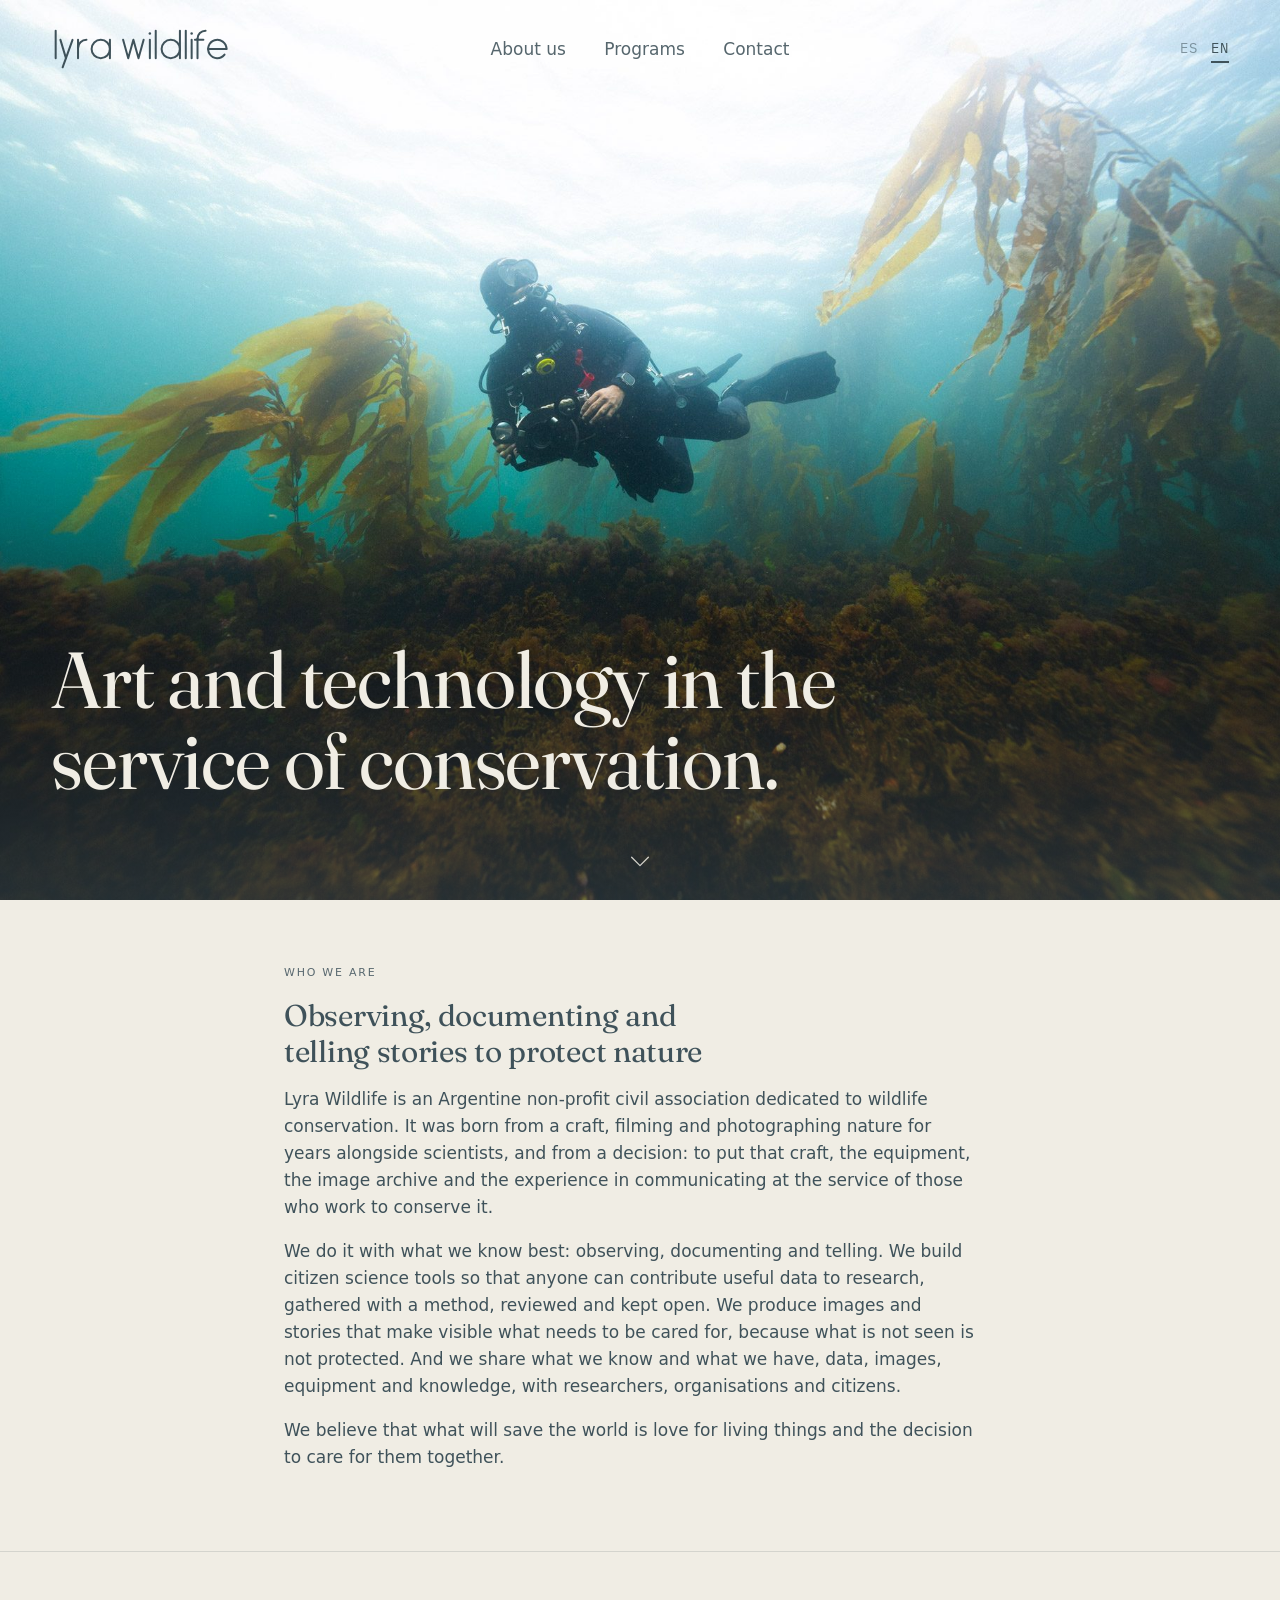
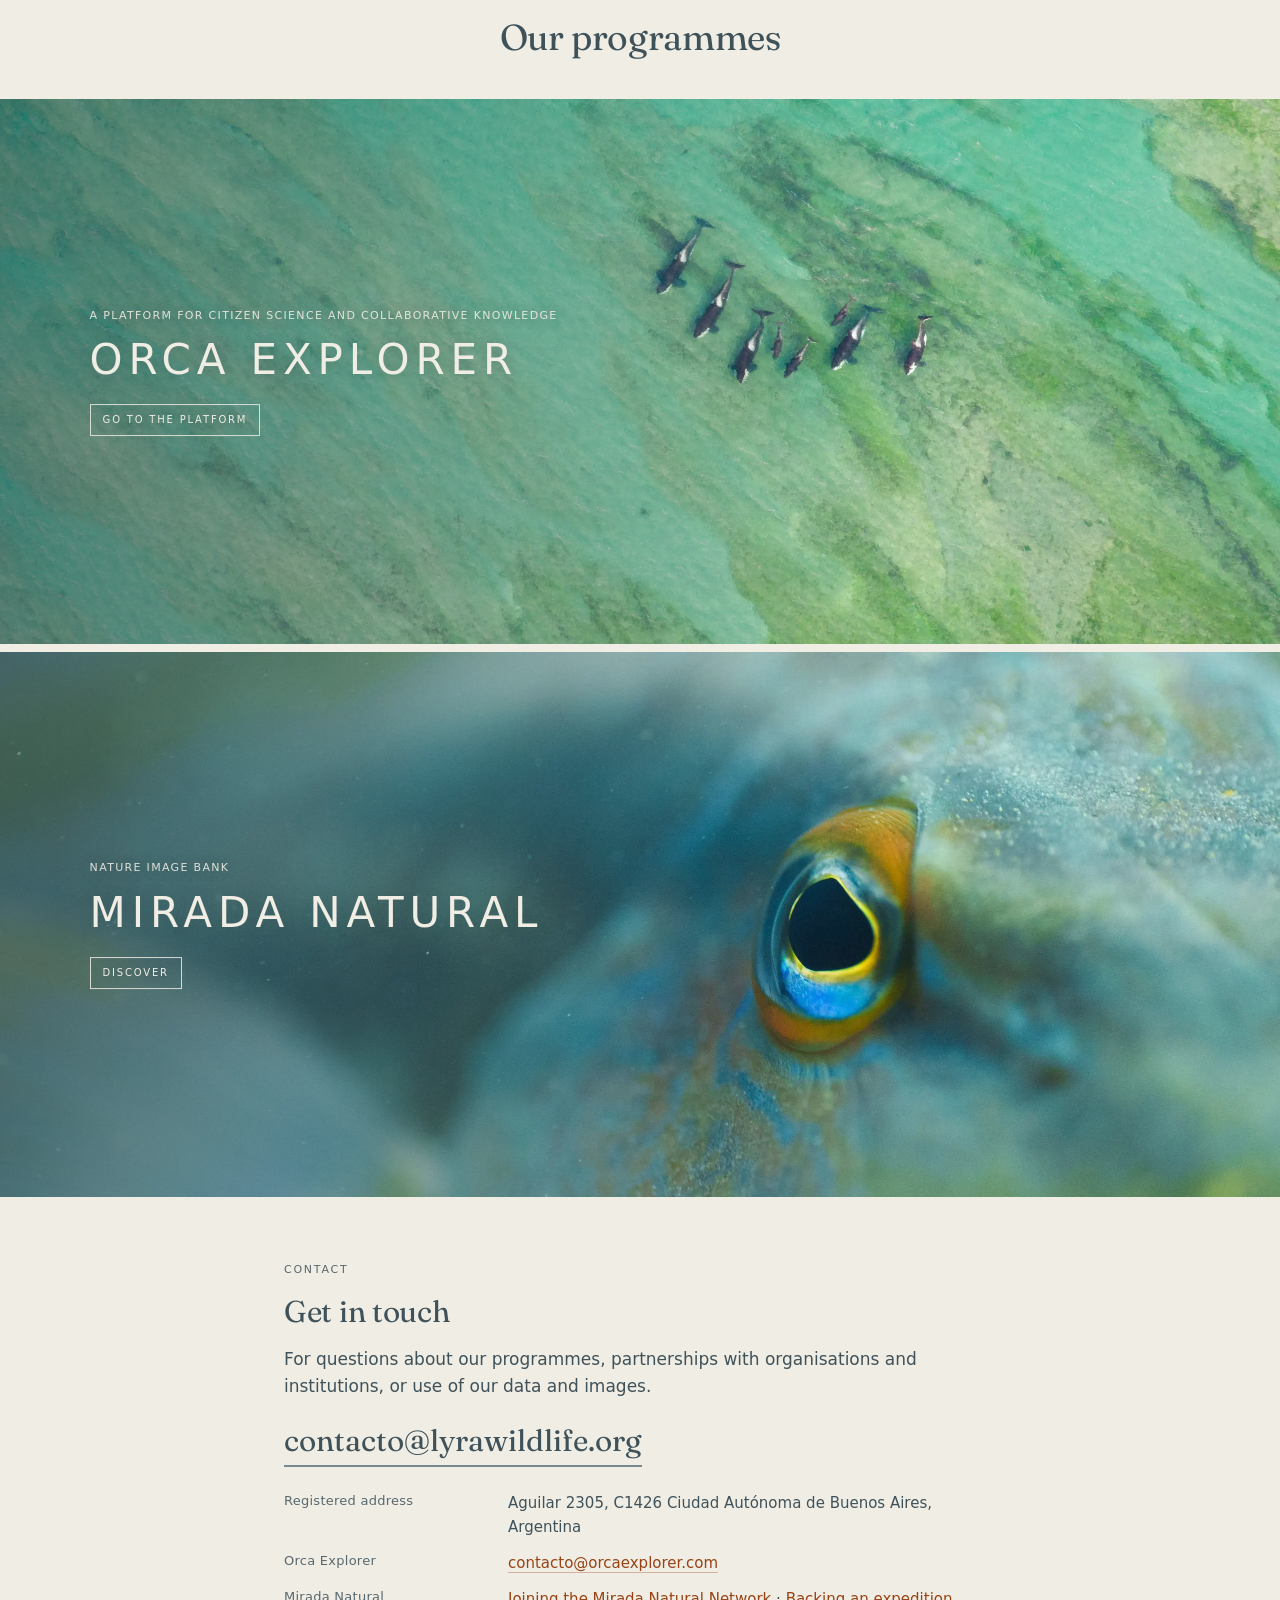
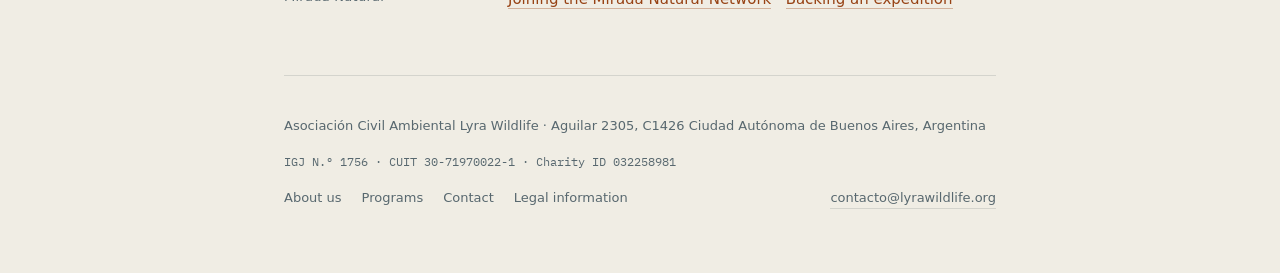
==== commit df7087be: "Inicio: Quiénes somos vuelve a ser un solo texto continuo, sin la lista de líneas de trabajo Co-Auth" ====
--- a/sitio/index.html
+++ b/sitio/index.html
@@ -97,43 +97,12 @@
     <p class="es">Lyra Wildlife es una asociación civil argentina sin fines de lucro dedicada a la conservación de la fauna silvestre. Nace de un oficio, el de filmar y fotografiar la naturaleza durante años junto a científicos, y de una decisión: poner ese oficio, los equipos, el archivo de imágenes y la experiencia en comunicar al servicio de quienes trabajan por conservarla.</p>
     <p class="en">Lyra Wildlife is an Argentine non-profit civil association dedicated to wildlife conservation. It was born from a craft, filming and photographing nature for years alongside scientists, and from a decision: to put that craft, the equipment, the image archive and the experience in communicating at the service of those who work to conserve it.</p>
 
-    <p class="es">Lo hacemos con lo que mejor sabemos hacer: observar, documentar y contar.</p>
-    <p class="en">We do it with what we know best: observing, documenting and telling.</p>
-
-    <!-- Tres líneas de trabajo -->
-    <div class="stack">
-      <div class="item">
-        <span class="num">01</span>
-        <div>
-          <h3 class="es">Ciencia ciudadana</h3>
-          <h3 class="en">Citizen science</h3>
-          <p class="es">Desarrollamos herramientas para que cualquier persona pueda aportar datos útiles a la investigación, con método, revisados y abiertos. Nuestro proyecto principal en esta línea es <a href="https://orcaexplorer.com" target="_blank" rel="noopener">Orca Explorer</a>, una plataforma para la identificación individual de orcas.</p>
-          <p class="en">We build tools so that anyone can contribute useful data to research, gathered with a method, reviewed and kept open. Our main project in this area is <a href="https://orcaexplorer.com" target="_blank" rel="noopener">Orca Explorer</a>, a platform for identifying individual orcas.</p>
-        </div>
-      </div>
-      <div class="item">
-        <span class="num">02</span>
-        <div>
-          <h3 class="es">Imágenes para la conservación</h3>
-          <h3 class="en">Images for conservation</h3>
-          <p class="es">Producimos imágenes y relatos que hacen visible lo que hay que cuidar, porque lo que no se ve no se protege. Con <a href="mirada-natural/">Mirada Natural</a> organizamos expediciones fotográficas y ponemos sus imágenes a disposición, sin costo, de las organizaciones que educan, investigan y trabajan por la conservación.</p>
-          <p class="en">We produce images and stories that make visible what needs to be cared for, because what is not seen is not protected. Through <a href="mirada-natural/">Mirada Natural</a> we organise photographic expeditions and make their images available, free of charge, to organisations that educate, research and work for conservation.</p>
-        </div>
-      </div>
-      <div class="item">
-        <span class="num">03</span>
-        <div>
-          <h3 class="es">Conocimiento compartido</h3>
-          <h3 class="en">Shared knowledge</h3>
-          <p class="es">Compartimos lo que sabemos y lo que tenemos, datos, imágenes, equipos y conocimiento, con investigadores, organizaciones y ciudadanos.</p>
-          <p class="en">We share what we know and what we have, data, images, equipment and knowledge, with researchers, organisations and citizens.</p>
-        </div>
-      </div>
-    </div>
-
-    <!-- Cierre: mismo formato que el resto del texto. -->
-    <p class="cierre es">Creemos que lo que va a salvar al mundo es el amor por lo vivo y la decisión de cuidarlo en&nbsp;conjunto.</p>
-    <p class="cierre en">We believe that what will save the world is love for living things and the decision to care for them&nbsp;together.</p>
+    <p class="es">Lo hacemos con lo que mejor sabemos hacer: observar, documentar y contar. Desarrollamos herramientas de ciencia ciudadana para que cualquier persona pueda aportar datos útiles a la investigación, con método, revisados y abiertos. Producimos imágenes y relatos que hacen visible lo que hay que cuidar, porque lo que no se ve no se protege. Y compartimos lo que sabemos y lo que tenemos, datos, imágenes, equipos y conocimiento, con investigadores, organizaciones y ciudadanos.</p>
+    <p class="en">We do it with what we know best: observing, documenting and telling. We build citizen science tools so that anyone can contribute useful data to research, gathered with a method, reviewed and kept open. We produce images and stories that make visible what needs to be cared for, because what is not seen is not protected. And we share what we know and what we have, data, images, equipment and knowledge, with researchers, organisations and citizens.</p>
+
+    <!-- Un solo texto continuo, sin presentar los programas (eso viene en la sección siguiente). La frase de cierre va con el mismo formato que el resto. -->
+    <p class="es">Creemos que lo que va a salvar al mundo es el amor por lo vivo y la decisión de cuidarlo en&nbsp;conjunto.</p>
+    <p class="en">We believe that what will save the world is love for living things and the decision to care for them&nbsp;together.</p>
   </section>
 
 </main>
--- a/sitio/estilos.css
+++ b/sitio/estilos.css
@@ -226,9 +226,6 @@
   overflow:hidden;
 }
 .figure img{width:100%;height:100%;object-fit:cover;object-position:center;display:block}
-
-/* ---- Frase de cierre (Quiénes somos): mismo formato que el texto, separada de la lista */
-.cierre{margin-top:calc(var(--u)*4)}
 
 /* ---- Listas de trabajo --------------------------------------------------- */
 .stack{display:grid;gap:calc(var(--u)*4);margin-top:calc(var(--u)*4)}
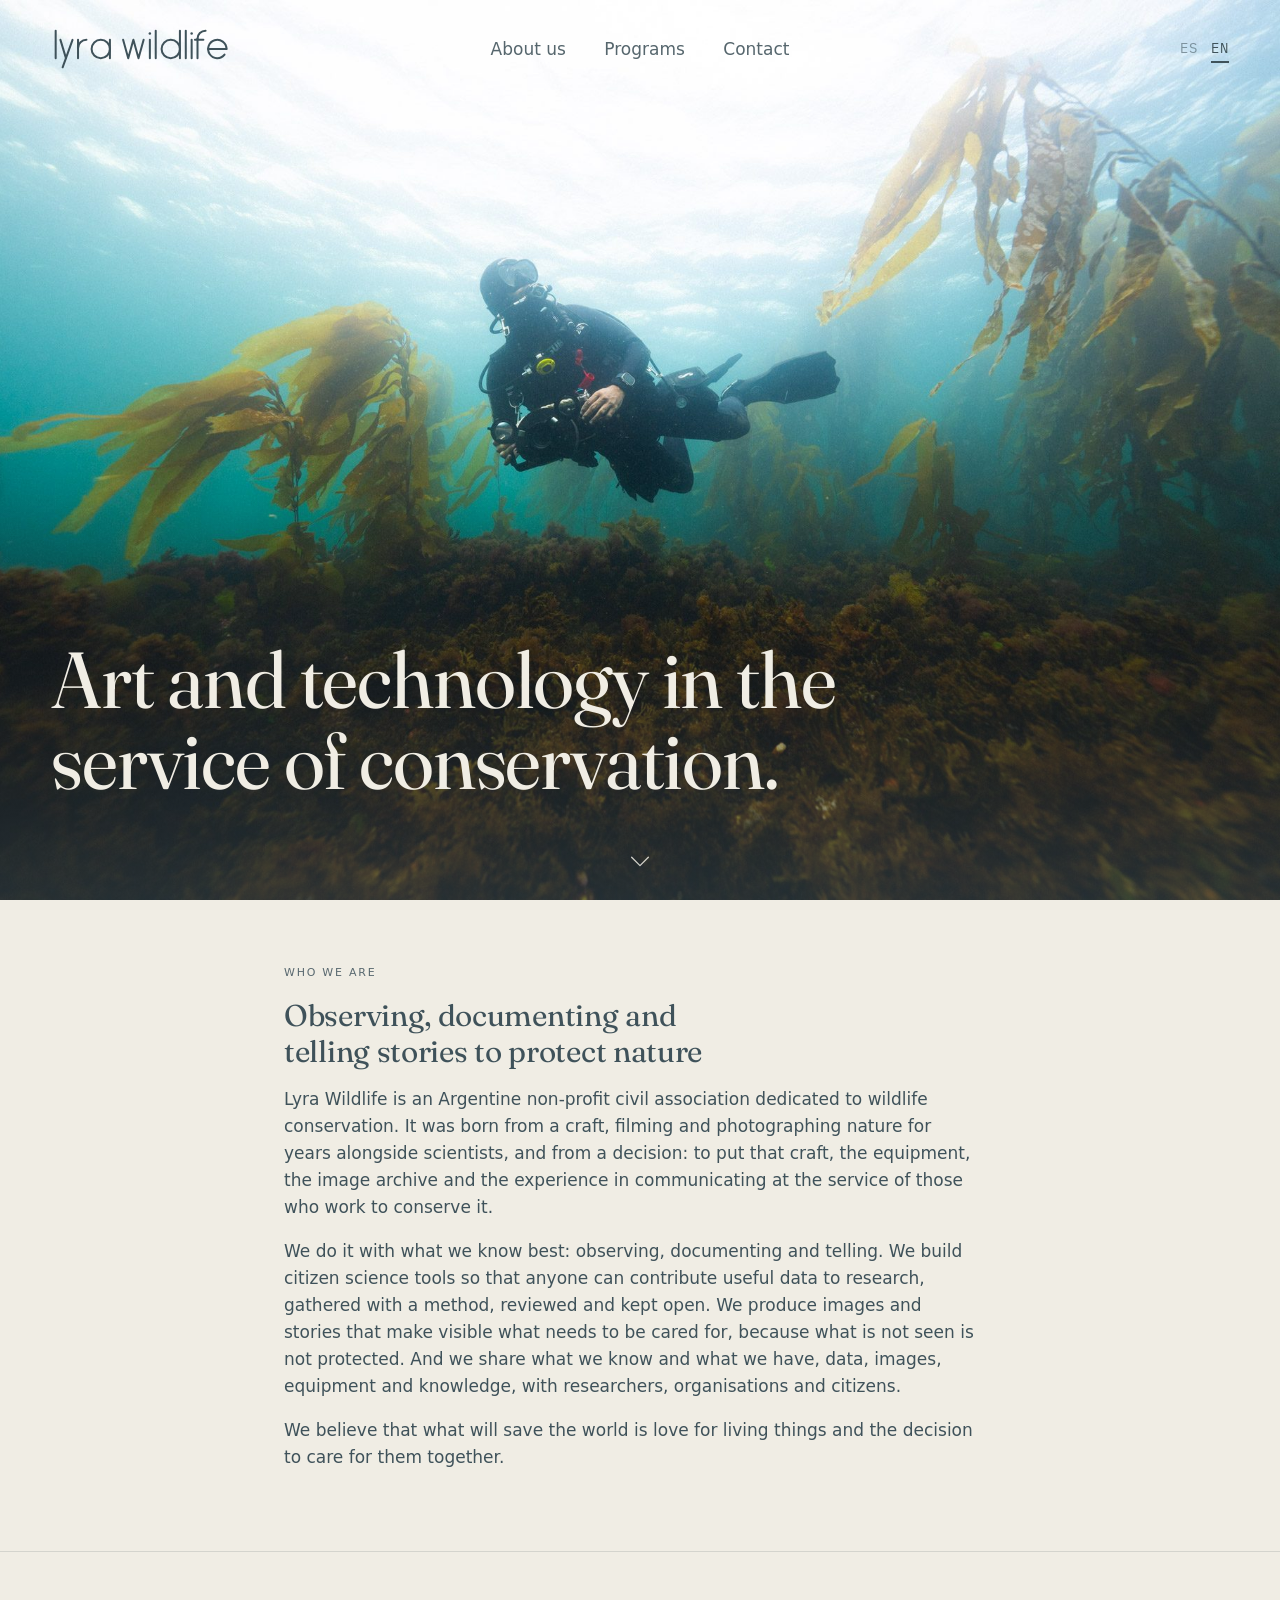
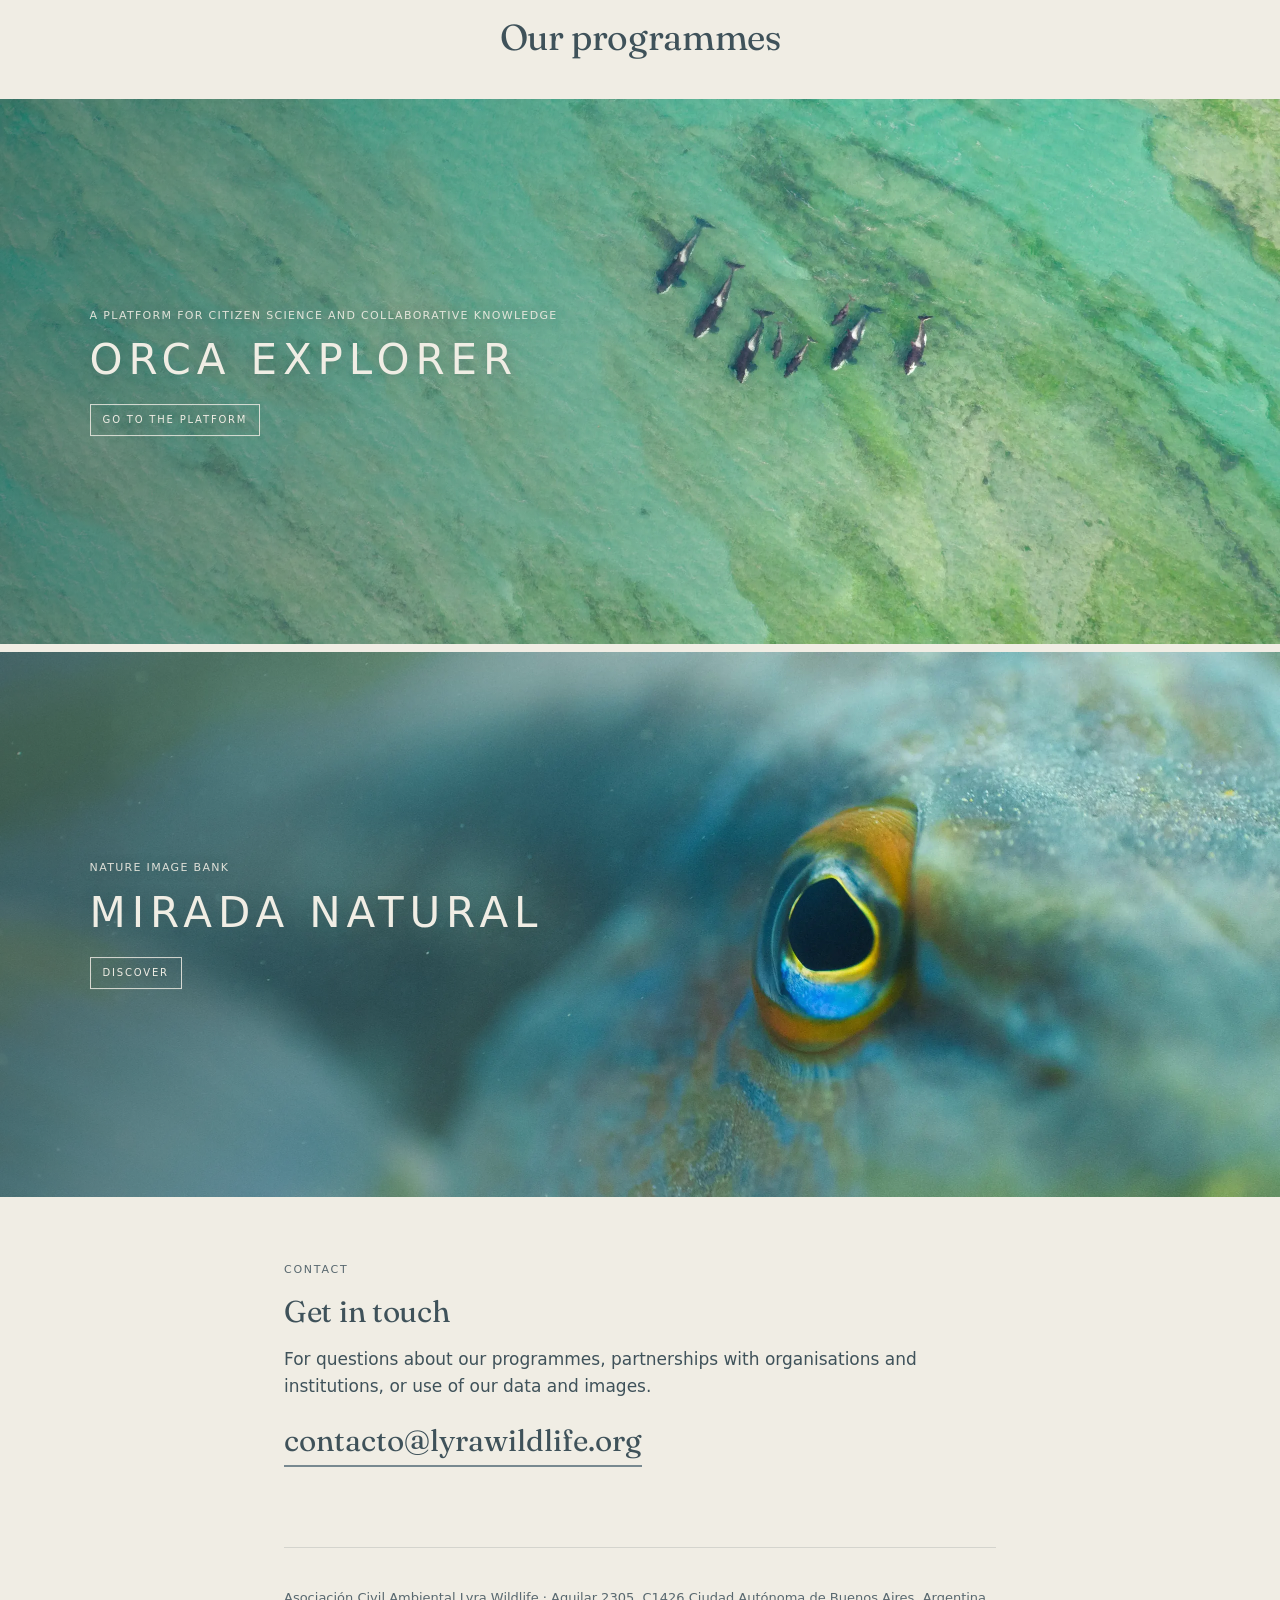
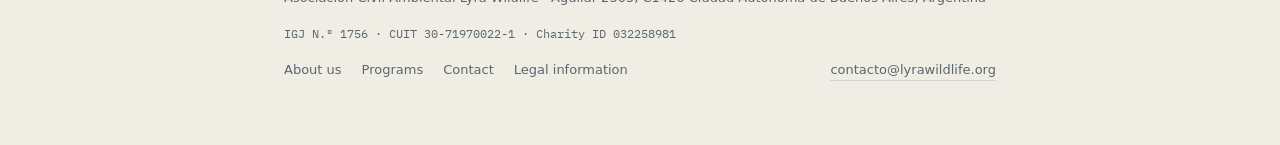
==== commit a228f783: "Contacto: el inicio queda solo con el correo; en Mirada Natural, "Nos encantaría saber de vos" Co-Au" ====
--- a/sitio/index.html
+++ b/sitio/index.html
@@ -165,19 +165,6 @@
     <p class="en">For questions about our programmes, partnerships with organisations and institutions, or use of our data and images.</p>
 
     <p><a class="mail" href="mailto:contacto@lyrawildlife.org">contacto@lyrawildlife.org</a></p>
-
-    <dl>
-      <dt class="es">Sede social</dt>
-      <dt class="en">Registered address</dt>
-      <dd>Aguilar 2305, C1426 Ciudad Autónoma de Buenos Aires, Argentina</dd>
-
-      <dt>Orca Explorer</dt>
-      <dd><a href="mailto:contacto@orcaexplorer.com">contacto@orcaexplorer.com</a></dd>
-
-      <dt>Mirada Natural</dt>
-      <dd class="es"><a href="mirada-natural/#red">Sumarse a la Red Mirada Natural</a> · <a href="mirada-natural/#impulsar">Impulsar una expedición</a></dd>
-      <dd class="en"><a href="mirada-natural/#red">Joining the Mirada Natural Network</a> · <a href="mirada-natural/#impulsar">Backing an expedition</a></dd>
-    </dl>
   </section>
 
 </main>
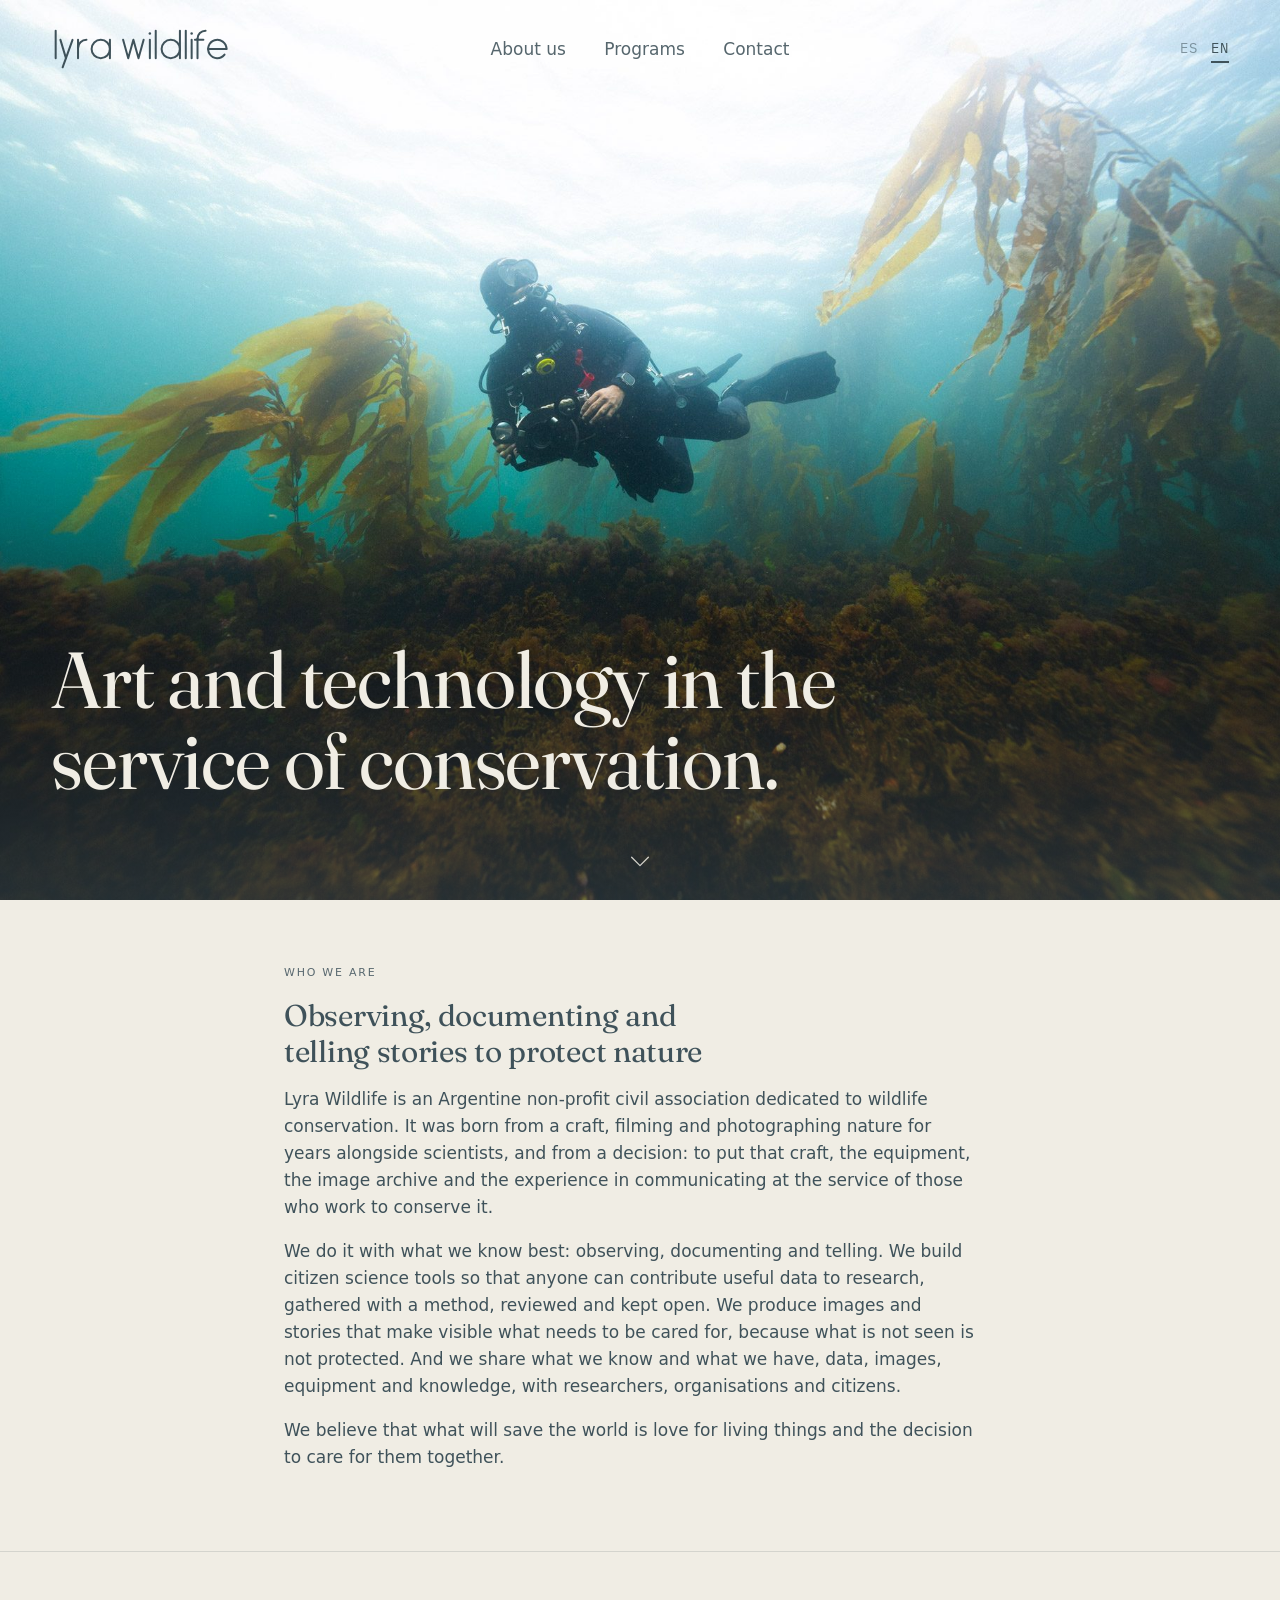
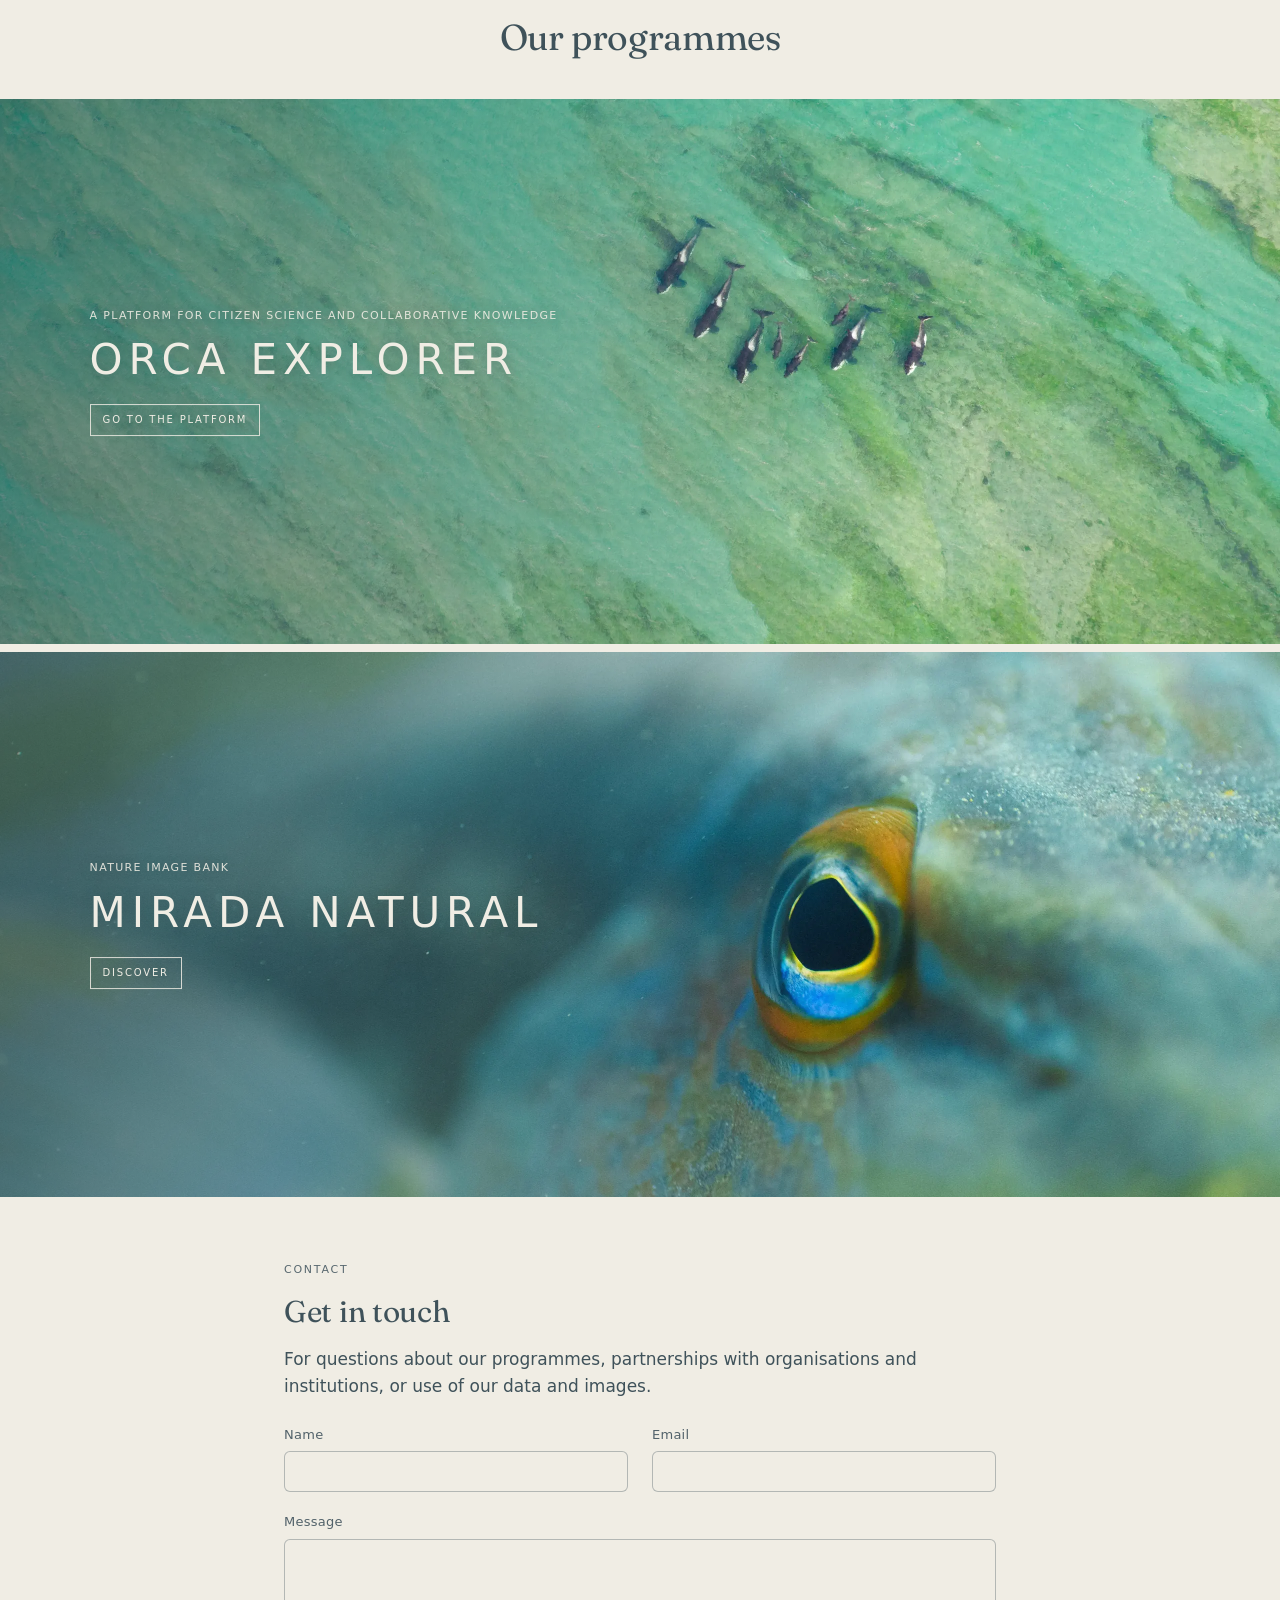
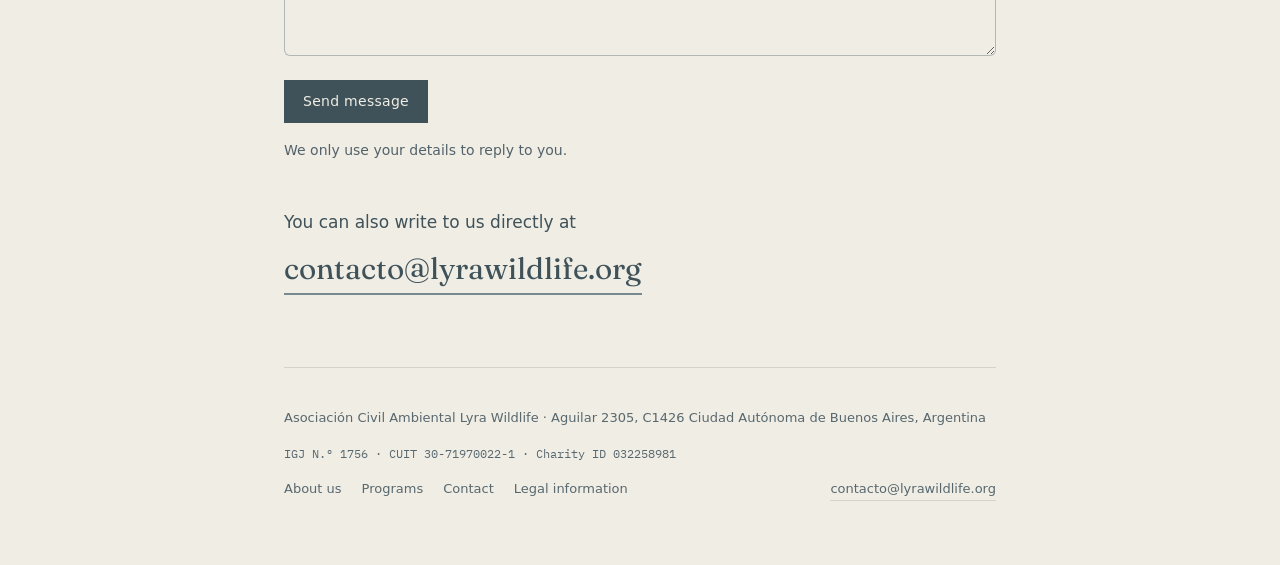
==== commit 09961fdd: "Inicio: formulario de contacto (nombre, correo y mensaje) con el correo visible debajo Netlify Forms" ====
--- a/sitio/index.html
+++ b/sitio/index.html
@@ -164,7 +164,42 @@
     <p class="es">Para consultas sobre nuestros programas, alianzas con organizaciones e instituciones, o uso de nuestros datos y nuestras imágenes.</p>
     <p class="en">For questions about our programmes, partnerships with organisations and institutions, or use of our data and images.</p>
 
-    <p><a class="mail" href="mailto:contacto@lyrawildlife.org">contacto@lyrawildlife.org</a></p>
+    <!-- Formulario de contacto (Netlify Forms, nombre "contacto"). El aviso llega a contacto@lyrawildlife.org
+         con el asunto "Lyra Wildlife · Consulta de <nombre>", y "Responder" va a quien escribió. -->
+    <form class="formulario" name="contacto" method="POST" action="/gracias/" data-netlify="true" netlify-honeypot="bot-field" data-asunto="Lyra Wildlife · Consulta de {nombre}" novalidate>
+      <input type="hidden" name="form-name" value="contacto">
+      <input type="hidden" name="subject" data-remove-prefix value="Lyra Wildlife · Consulta desde la web">
+      <p class="oculto"><label>No completar: <input name="bot-field"></label></p>
+
+      <div class="campos">
+        <label>
+          <span class="es">Nombre</span><span class="en">Name</span>
+          <input type="text" name="nombre" required autocomplete="name">
+        </label>
+        <label>
+          <span class="es">Correo electrónico</span><span class="en">Email</span>
+          <input type="email" name="email" required autocomplete="email">
+        </label>
+        <label class="ancho">
+          <span class="es">Mensaje</span><span class="en">Message</span>
+          <textarea name="mensaje" rows="5" required></textarea>
+        </label>
+      </div>
+
+      <p class="aviso-error" role="alert" hidden><span class="es">Faltan datos: completá los campos marcados en rojo.</span><span class="en">Some details are missing: please complete the fields marked in red.</span></p>
+
+      <div class="acciones">
+        <button type="submit" class="btn primario es">Enviar mensaje</button>
+        <button type="submit" class="btn primario en">Send message</button>
+      </div>
+      <p class="pie-form"><span class="es">Usamos tus datos solo para responderte.</span><span class="en">We only use your details to reply to you.</span></p>
+    </form>
+
+    <div class="via-correo">
+      <p class="es">También podés escribirnos directamente a</p>
+      <p class="en">You can also write to us directly at</p>
+      <p><a class="mail" href="mailto:contacto@lyrawildlife.org">contacto@lyrawildlife.org</a></p>
+    </div>
   </section>
 
 </main>
--- a/sitio/estilos.css
+++ b/sitio/estilos.css
@@ -546,6 +546,8 @@
 :root{--error:#B3261E}
 .formulario [hidden]{display:none !important}
 .formulario .req{color:var(--terracota);font-weight:500}
+.via-correo{margin-top:calc(var(--u)*6)}   /* correo visible debajo del formulario de contacto */
+.via-correo p{margin-bottom:calc(var(--u)*1)}
 .formulario .nota-obligatorios{margin:calc(var(--u)*2) 0 0;font-size:13px;color:var(--texto-terc)}
 .formulario .aviso-error{margin:calc(var(--u)*1.5) 0 0;font-size:14px;font-weight:500;color:var(--error)}
 .formulario.intentado input:invalid,.formulario.intentado textarea:invalid{border-color:var(--error);box-shadow:0 0 0 1px var(--error)}
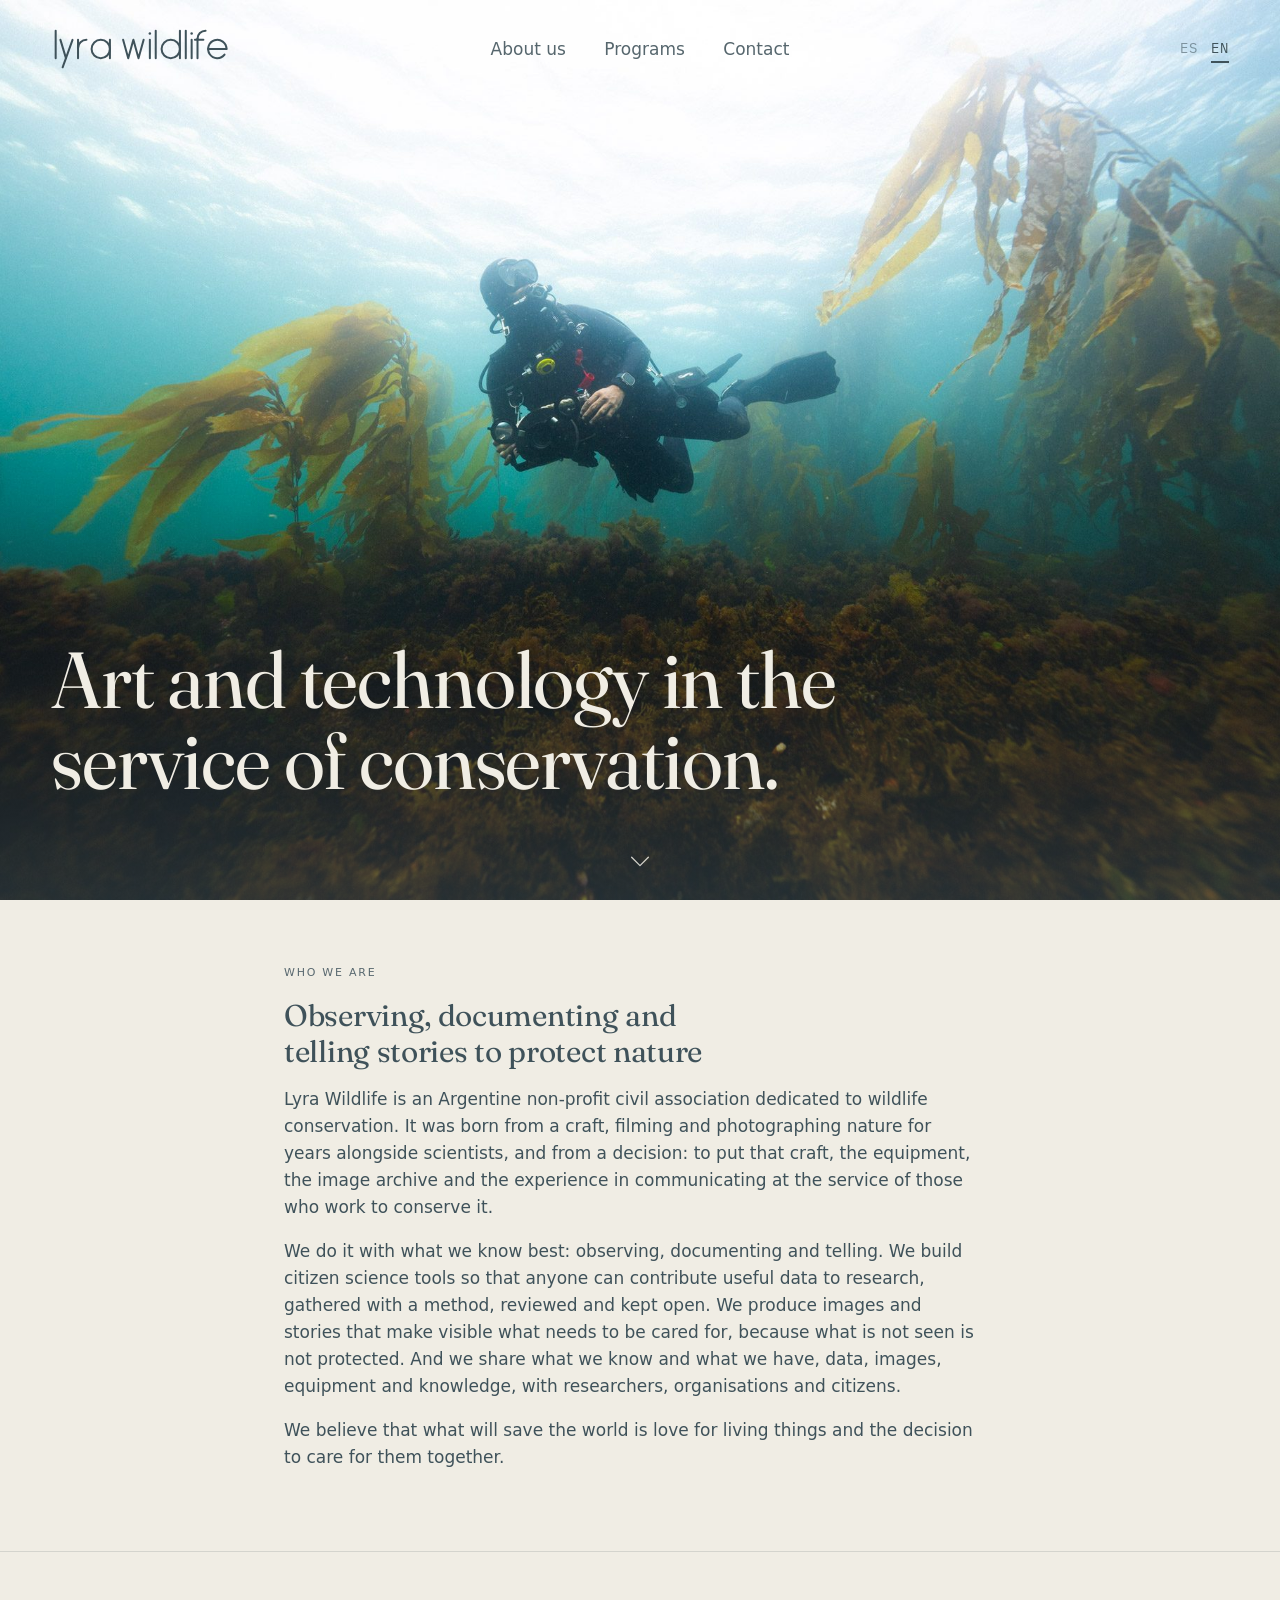
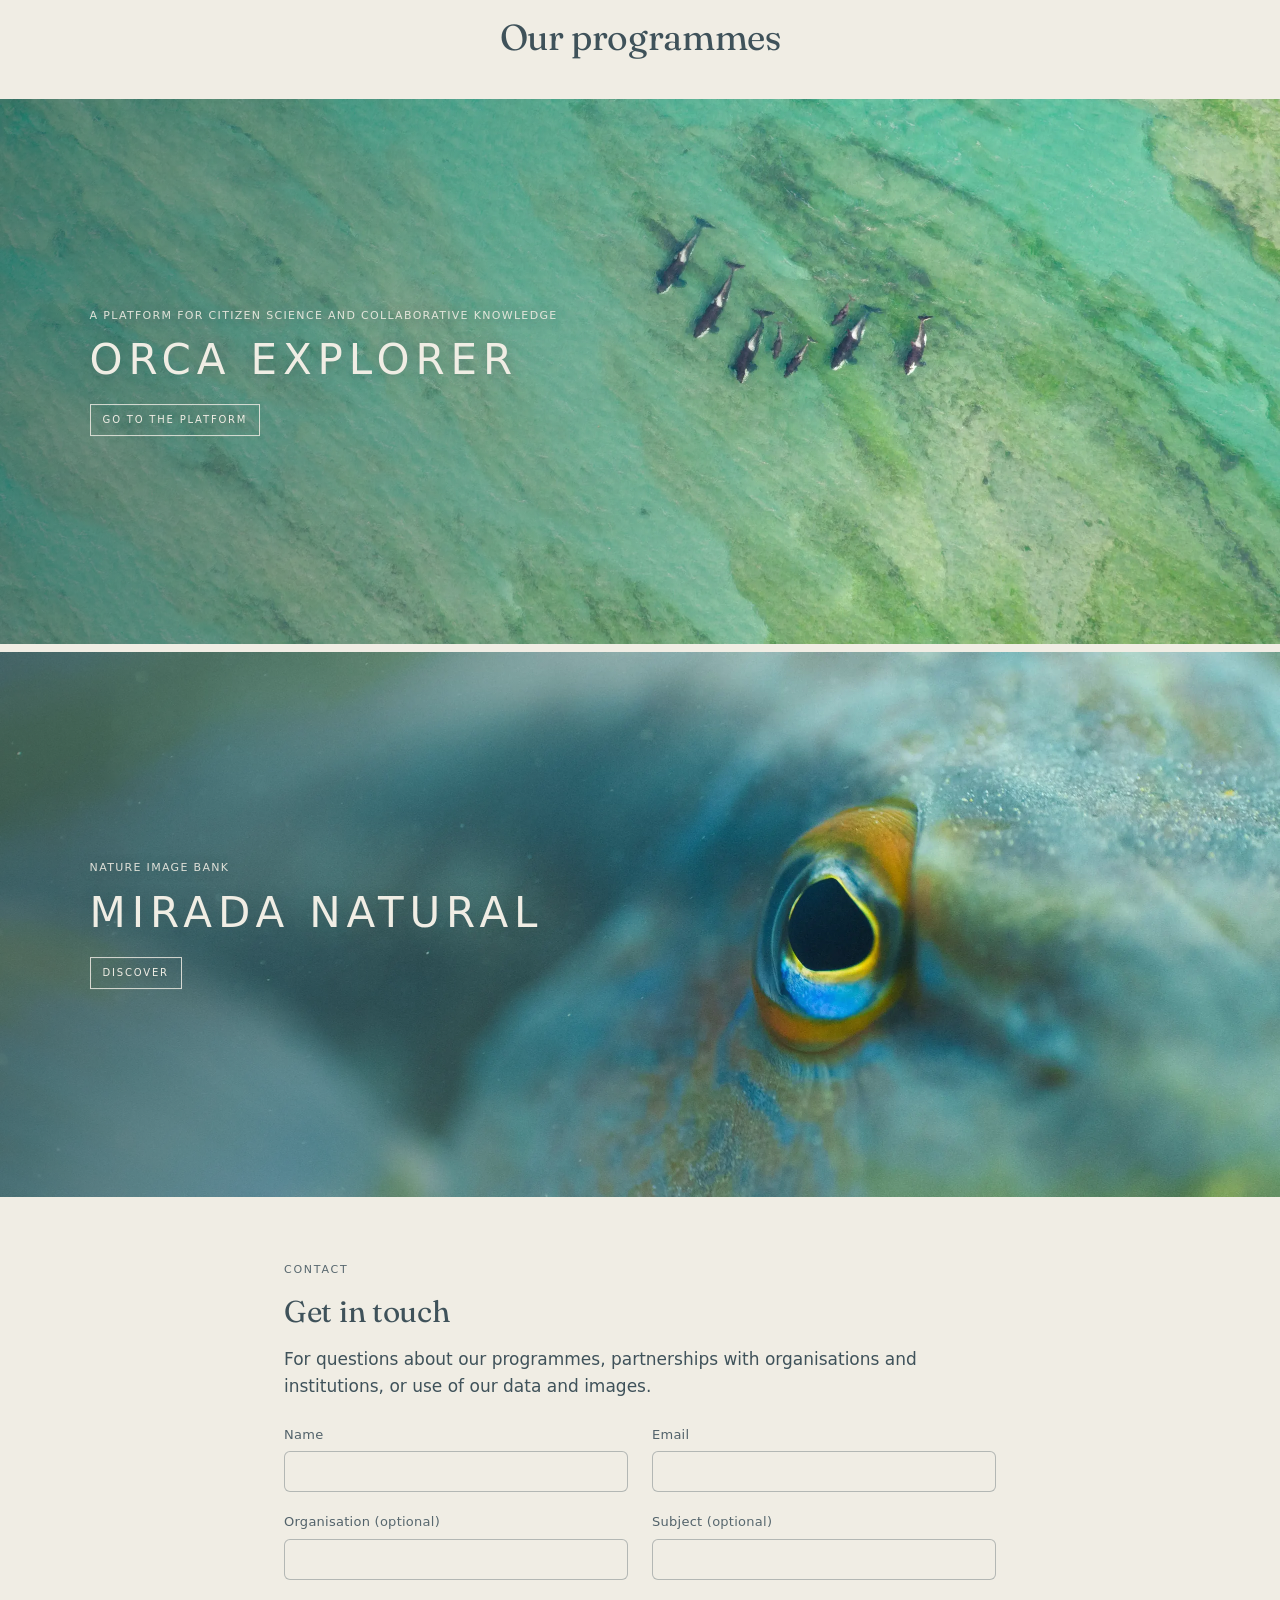
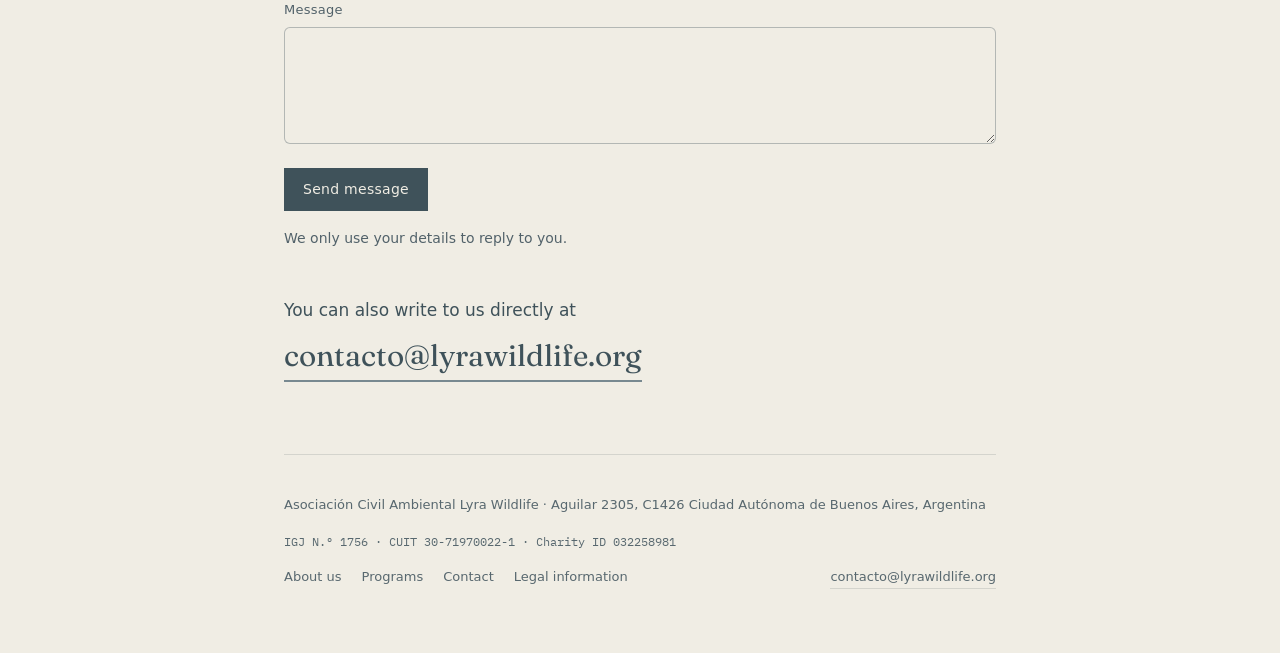
==== commit 0e06ba2b: "Contacto: organización y asunto opcionales, y el mismo formulario en la página de Mirada Natural El " ====
--- a/sitio/index.html
+++ b/sitio/index.html
@@ -165,8 +165,8 @@
     <p class="en">For questions about our programmes, partnerships with organisations and institutions, or use of our data and images.</p>
 
     <!-- Formulario de contacto (Netlify Forms, nombre "contacto"). El aviso llega a contacto@lyrawildlife.org
-         con el asunto "Lyra Wildlife · Consulta de <nombre>", y "Responder" va a quien escribió. -->
-    <form class="formulario" name="contacto" method="POST" action="/gracias/" data-netlify="true" netlify-honeypot="bot-field" data-asunto="Lyra Wildlife · Consulta de {nombre}" novalidate>
+         con el asunto "Lyra Wildlife · Consulta de <nombre>: <asunto>", y "Responder" va a quien escribió. -->
+    <form class="formulario" name="contacto" method="POST" action="/gracias/" data-netlify="true" netlify-honeypot="bot-field" data-asunto="Lyra Wildlife · Consulta de {nombre}: {asunto}" novalidate>
       <input type="hidden" name="form-name" value="contacto">
       <input type="hidden" name="subject" data-remove-prefix value="Lyra Wildlife · Consulta desde la web">
       <p class="oculto"><label>No completar: <input name="bot-field"></label></p>
@@ -179,6 +179,14 @@
         <label>
           <span class="es">Correo electrónico</span><span class="en">Email</span>
           <input type="email" name="email" required autocomplete="email">
+        </label>
+        <label>
+          <span class="es">Organización <span class="opcional">(opcional)</span></span><span class="en">Organisation <span class="opcional">(optional)</span></span>
+          <input type="text" name="organizacion" autocomplete="organization">
+        </label>
+        <label>
+          <span class="es">Asunto <span class="opcional">(opcional)</span></span><span class="en">Subject <span class="opcional">(optional)</span></span>
+          <input type="text" name="asunto">
         </label>
         <label class="ancho">
           <span class="es">Mensaje</span><span class="en">Message</span>
--- a/sitio/estilos.css
+++ b/sitio/estilos.css
@@ -545,6 +545,7 @@
    faltantes, el marco de cada campo incompleto se pone rojo (sitio.js, bloque 6). */
 :root{--error:#B3261E}
 .formulario [hidden]{display:none !important}
+.formulario .opcional{color:var(--texto-terc)}
 .formulario .req{color:var(--terracota);font-weight:500}
 .via-correo{margin-top:calc(var(--u)*6)}   /* correo visible debajo del formulario de contacto */
 .via-correo p{margin-bottom:calc(var(--u)*1)}
